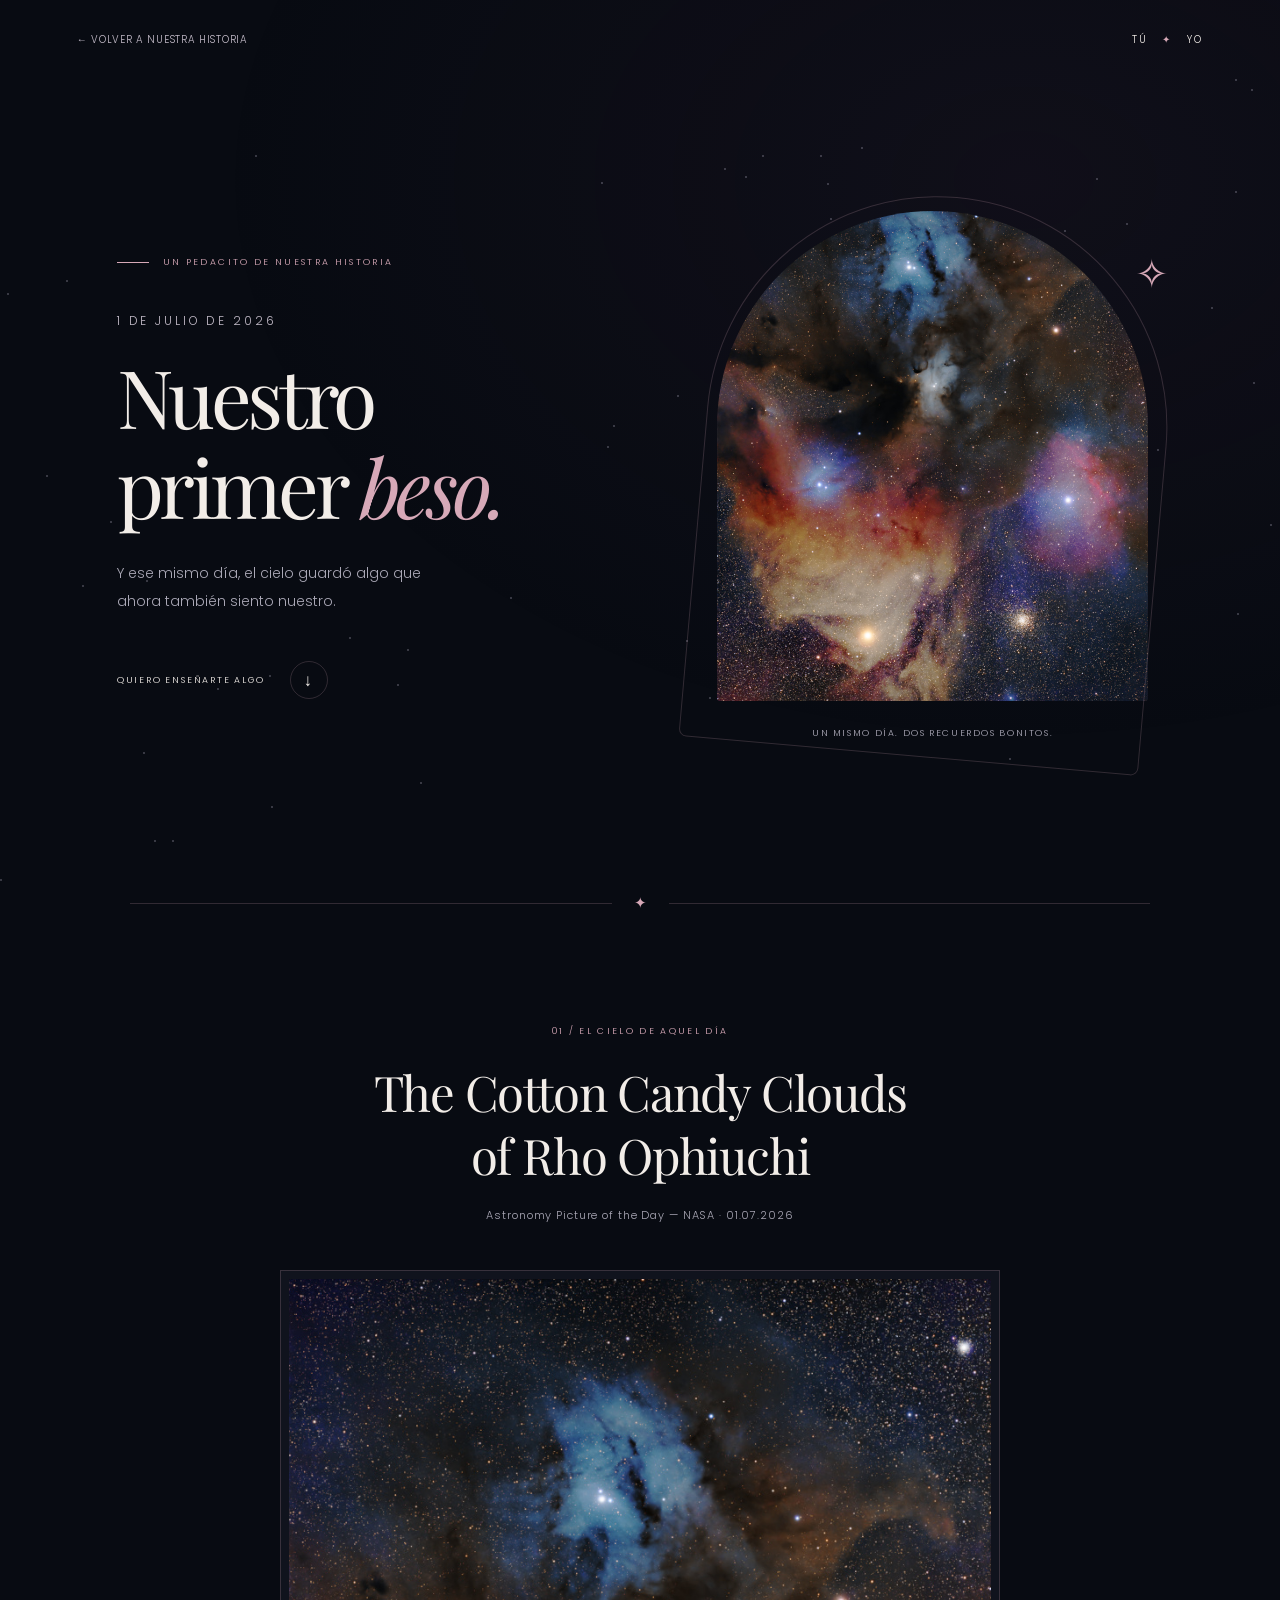
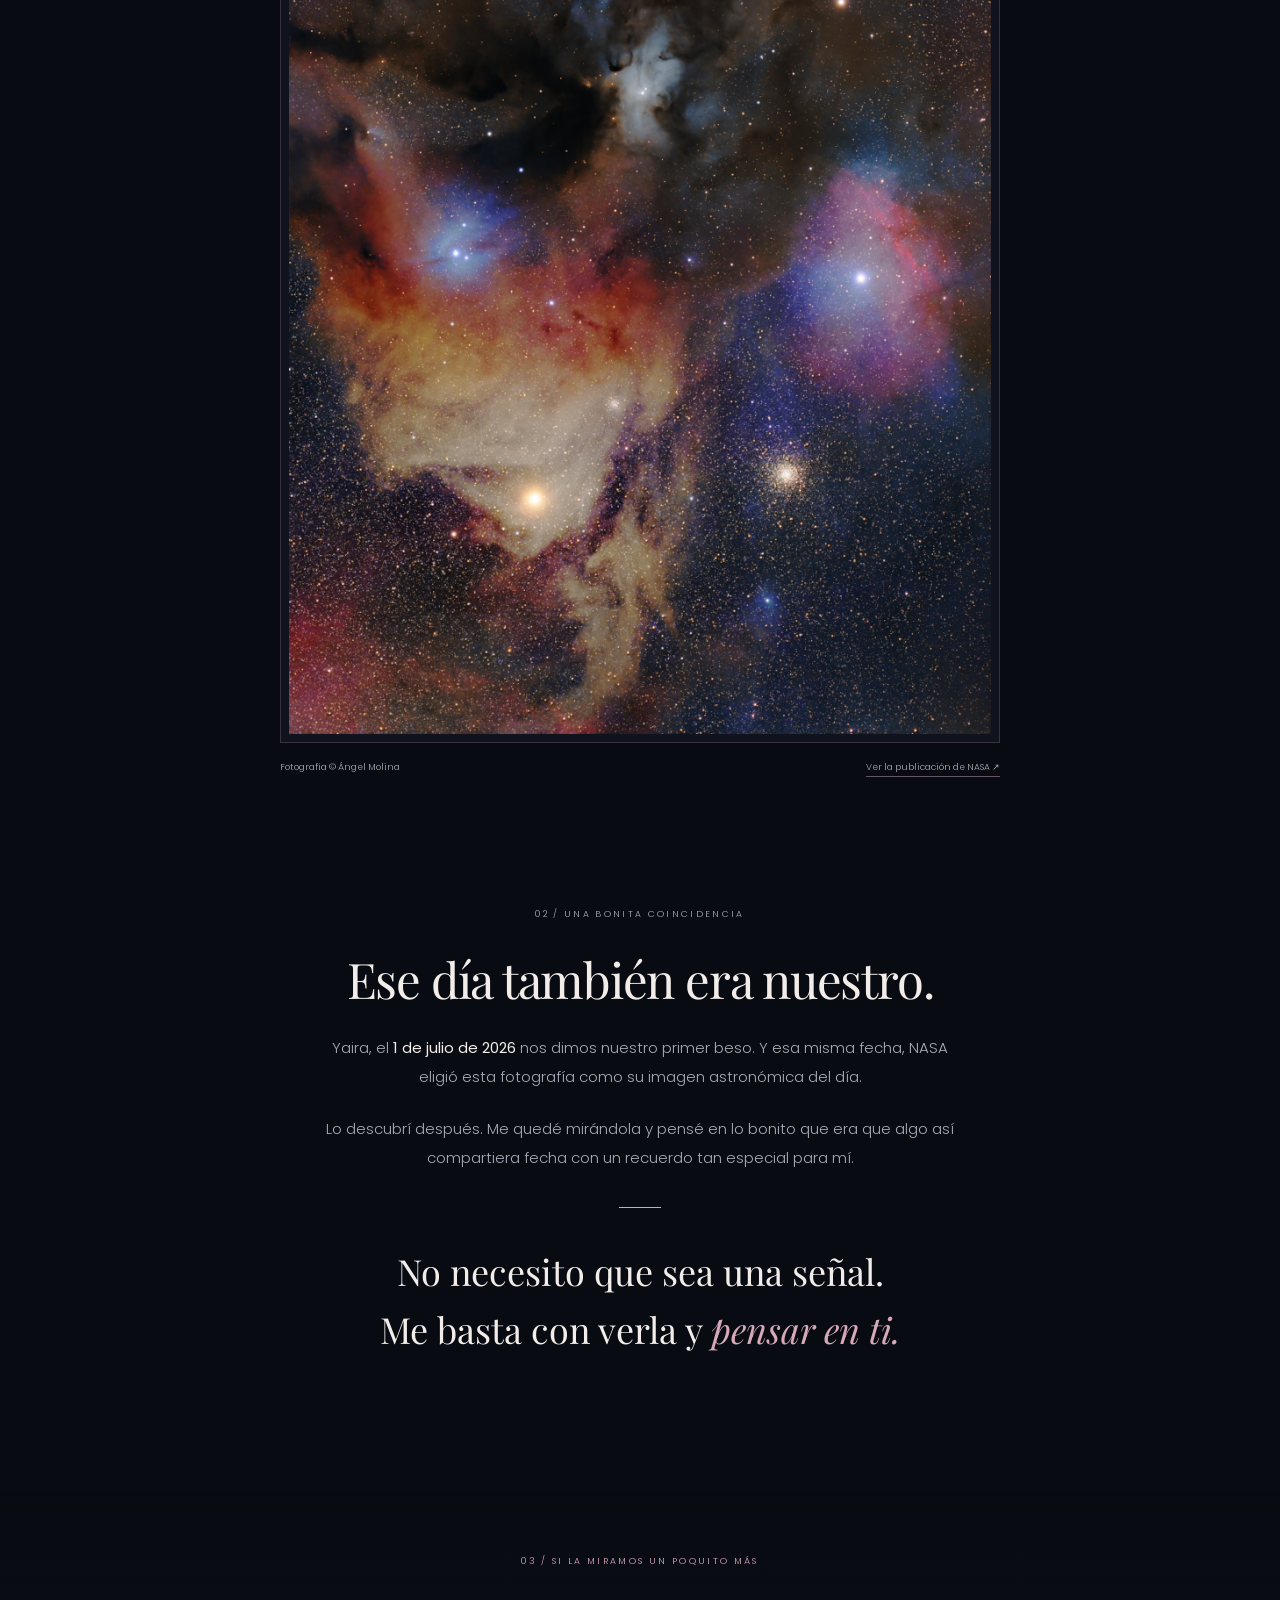
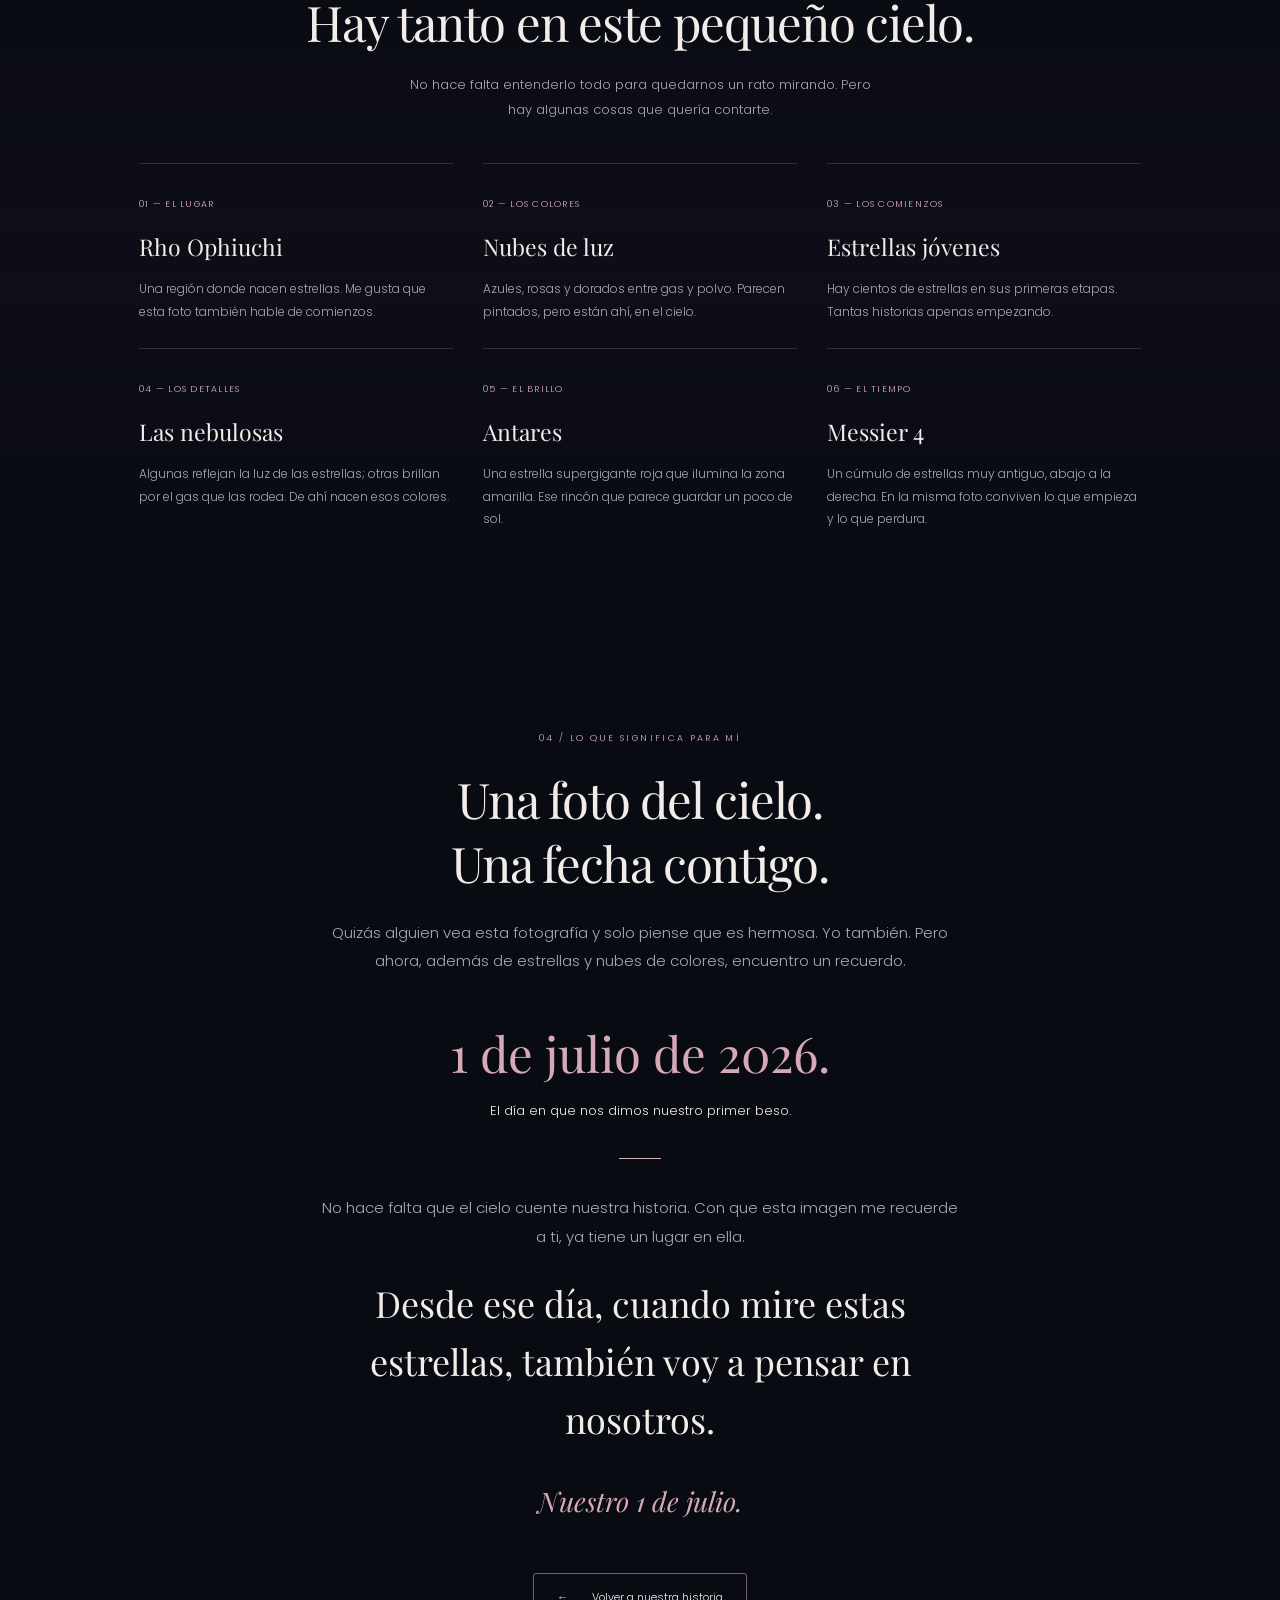
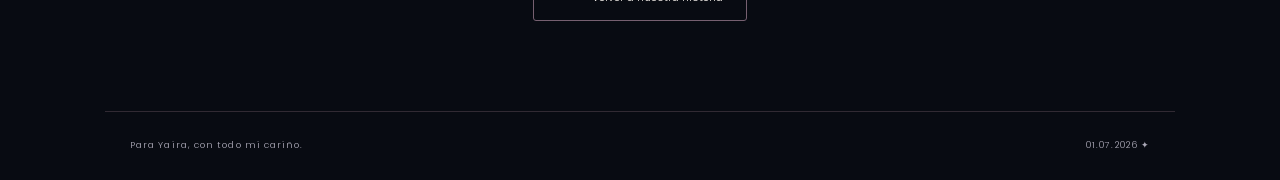
==== index.html @ d172b3ce "mi primer commit" ====
<!DOCTYPE html>
<html lang="es">
<head>
<meta charset="UTF-8"><meta name="viewport" content="width=device-width, initial-scale=1.0"><meta name="theme-color" content="#080b12">
<meta name="description" content="Para Yaira. Un primer beso, una fotografía del cielo y nuestro 1 de julio de 2026.">
<title>Nuestro 1 de julio · Para Yaira</title>
<link rel="stylesheet" href="estilo2.css"><script src="script3.js" defer></script>
</head>
<body>
<div class="stars" aria-hidden="true"></div>
<header><a class="back" href="https://hayai107.github.io/HAYAI2/">← Volver a nuestra historia</a><span>TÚ <b>✦</b> YO</span></header>
<main>
<section class="hero" aria-labelledby="main-title">
<div class="hero-copy"><p class="eyebrow chapter">Un pedacito de nuestra historia</p><p class="date">1 de julio de 2026</p><h1 id="main-title">Nuestro<br>primer <em>beso.</em></h1><p class="intro">Y ese mismo día, el cielo guardó algo que ahora también siento nuestro.</p><a class="discover" href="#el-cielo">Quiero enseñarte algo <span aria-hidden="true">↓</span></a></div>
<figure class="hero-art"><div class="hero-window"><img src="img/nasa.jpg" width="800" height="1202" alt="Nubes azules, rosadas y doradas entre las estrellas de Rho Ophiuchi" fetchpriority="high"></div><span class="spark" aria-hidden="true">✧</span><figcaption>Un mismo día. Dos recuerdos bonitos.</figcaption></figure>
</section>
<div class="divider" aria-hidden="true">✦</div>
<section class="section center reveal" id="el-cielo" aria-labelledby="sky-title"><p class="eyebrow">01 / El cielo de aquel día</p><h2 id="sky-title">The Cotton Candy Clouds<br>of Rho Ophiuchi</h2><p class="subheading">Astronomy Picture of the Day — NASA · 01.07.2026</p><figure class="photo"><a href="img/nasa.jpg" target="_blank" rel="noopener" aria-label="Abrir la fotografía completa en una pestaña nueva"><img src="img/nasa.jpg" width="800" height="1202" alt="Fotografía completa de Rho Ophiuchi, sus nebulosas de colores y la luz dorada de Antares" loading="lazy"></a><figcaption><span>Fotografía © Ángel Molina</span><a class="source" href="https://apod.nasa.gov/apod/ap260701.html" target="_blank" rel="noopener noreferrer">Ver la publicación de NASA ↗</a></figcaption></figure></section>
<section class="section coincidence center reveal" aria-labelledby="coincidence-title"><div class="letter"><p class="eyebrow">02 / Una bonita coincidencia</p><h2 id="coincidence-title">Ese día también era nuestro.</h2><p>Yaira, el <strong>1 de julio de 2026</strong> nos dimos nuestro primer beso. Y esa misma fecha, NASA eligió esta fotografía como su imagen astronómica del día.</p><p>Lo descubrí después. Me quedé mirándola y pensé en lo bonito que era que algo así compartiera fecha con un recuerdo tan especial para mí.</p><div class="small-line" aria-hidden="true"></div><p class="quote">No necesito que sea una señal.<br>Me basta con verla y <em>pensar en ti.</em></p></div></section>
<div class="details-section"><section class="section center reveal" aria-labelledby="details-title"><p class="eyebrow">03 / Si la miramos un poquito más</p><h2 id="details-title">Hay tanto en este pequeño cielo.</h2><p class="details-intro">No hace falta entenderlo todo para quedarnos un rato mirando. Pero hay algunas cosas que quería contarte.</p><div class="details">
<article><span class="number">01 — EL LUGAR</span><h3>Rho Ophiuchi</h3><p>Una región donde nacen estrellas. Me gusta que esta foto también hable de comienzos.</p></article>
<article><span class="number">02 — LOS COLORES</span><h3>Nubes de luz</h3><p>Azules, rosas y dorados entre gas y polvo. Parecen pintados, pero están ahí, en el cielo.</p></article>
<article><span class="number">03 — LOS COMIENZOS</span><h3>Estrellas jóvenes</h3><p>Hay cientos de estrellas en sus primeras etapas. Tantas historias apenas empezando.</p></article>
<article><span class="number">04 — LOS DETALLES</span><h3>Las nebulosas</h3><p>Algunas reflejan la luz de las estrellas; otras brillan por el gas que las rodea. De ahí nacen esos colores.</p></article>
<article><span class="number">05 — EL BRILLO</span><h3>Antares</h3><p>Una estrella supergigante roja que ilumina la zona amarilla. Ese rincón que parece guardar un poco de sol.</p></article>
<article><span class="number">06 — EL TIEMPO</span><h3>Messier 4</h3><p>Un cúmulo de estrellas muy antiguo, abajo a la derecha. En la misma foto conviven lo que empieza y lo que perdura.</p></article>
</div></section></div>
<section class="section closing center reveal" aria-labelledby="closing-title"><p class="eyebrow">04 / Lo que significa para mí</p><h2 id="closing-title">Una foto del cielo.<br>Una fecha contigo.</h2><div class="letter"><p>Quizás alguien vea esta fotografía y solo piense que es hermosa. Yo también. Pero ahora, además de estrellas y nubes de colores, encuentro un recuerdo.</p></div><p class="closing-date">1 de julio de 2026.</p><p class="kiss">El día en que nos dimos nuestro primer beso.</p><div class="small-line" aria-hidden="true"></div><div class="letter"><p>No hace falta que el cielo cuente nuestra historia. Con que esta imagen me recuerde a ti, ya tiene un lugar en ella.</p><p class="quote">Desde ese día, cuando mire estas estrellas, también voy a pensar en nosotros.</p></div><p class="signature">Nuestro 1 de julio.</p><a class="button" href="https://hayai107.github.io/HAYAI2/"><span aria-hidden="true">←</span> Volver a nuestra historia</a></section>
</main><footer><span>Para Yaira, con todo mi cariño.</span><span>01.07.2026 ✦</span></footer>
</body></html>
---- estilo2.css ----
@import url('https://fonts.googleapis.com/css2?family=Playfair+Display:ital,wght@0,400;0,500;1,400&family=Poppins:wght@300;400;500&display=swap');
:root{color-scheme:dark;--bg:#080b12;--ink:#f2ede8;--muted:#aaa8b6;--rose:#d7a9b8;--line:rgba(215,169,184,.2)}
*{box-sizing:border-box}html{scroll-behavior:smooth;scroll-padding-top:30px}body{margin:0;background:var(--bg);color:var(--ink);font:300 15px/1.9 'Poppins',sans-serif}a{color:inherit;text-decoration:none}a:focus-visible{outline:2px solid var(--rose);outline-offset:7px}::selection{background:#70455e;color:white}body:before{content:'';position:fixed;inset:0;pointer-events:none;background:radial-gradient(ellipse at 80% 20%,#33203833,transparent 55%);z-index:-1}.stars{position:fixed;inset:0;overflow:hidden;pointer-events:none;z-index:-1}.stars i{position:absolute;width:2px;height:2px;background:#ddd9ee;border-radius:50%;opacity:.3;animation:twinkle 8s ease-in-out infinite alternate}
header{max-width:1320px;margin:auto;padding:30px 6%;display:flex;justify-content:space-between;align-items:center;font-size:10px;letter-spacing:.22em;text-transform:uppercase}.back{letter-spacing:.07em;color:#c5bdca;transition:color .2s}.back:hover{color:var(--rose)}header b{color:var(--rose);padding:0 9px;font-weight:400}.chapter{display:flex;gap:14px;align-items:center}.chapter:before{content:'';width:32px;height:1px;background:var(--rose)}
.hero{max-width:1200px;margin:auto;min-height:calc(100svh - 90px);padding:70px 6% 85px;display:grid;grid-template-columns:1.15fr 1fr;gap:55px;align-items:center}.hero-copy{position:relative;z-index:1}.date{font-size:12px;letter-spacing:.24em;text-transform:uppercase;margin:39px 0 18px;color:#c5bdca}h1,h2,h3,.quote,.closing-date{font-family:'Playfair Display',Georgia,serif;font-weight:400}h1{font-size:clamp(56px,6.3vw,88px);line-height:1.12;letter-spacing:-.055em;margin:0 0 28px}h1 em{font-weight:400;color:var(--rose)}.intro{max-width:350px;font-size:14px;color:var(--muted);line-height:2}.discover{display:inline-flex;gap:25px;align-items:center;margin-top:32px;text-transform:uppercase;letter-spacing:.2em;font-size:9px}.discover span{display:grid;place-items:center;border:1px solid var(--line);border-radius:50%;width:38px;height:38px;font-size:17px;transition:transform .2s}.discover:hover span{transform:translateY(4px)}
.hero-art{position:relative;margin:0;padding:15px}.hero-art:before{content:'';position:absolute;inset:0;border:1px solid var(--line);border-radius:240px 240px 8px 8px;transform:rotate(5deg);pointer-events:none}.hero-window{overflow:hidden;border-radius:240px 240px 3px 3px;background:#141421}.hero-window img{width:100%;height:490px;object-fit:cover;display:block;animation:drift 22s ease-in-out infinite alternate}.hero-art figcaption{font-size:9px;letter-spacing:.18em;text-transform:uppercase;text-align:center;margin:24px 0 0;color:var(--muted)}.spark{position:absolute;right:-6px;top:40px;color:var(--rose);font-size:40px}
.divider{display:flex;align-items:center;gap:22px;max-width:1070px;margin:0 auto;color:var(--rose);padding:0 25px}.divider:before,.divider:after{content:'';height:1px;background:var(--line);flex:1}.section{padding:105px 24px;max-width:1050px;margin:auto}.eyebrow{font-size:9px;letter-spacing:.26em;text-transform:uppercase;color:var(--rose);margin:0 0 20px}.center{text-align:center}h2{font-size:clamp(32px,4vw,49px);line-height:1.3;letter-spacing:-.025em;margin:0 0 18px}.subheading{color:var(--muted);font-size:11px;letter-spacing:.08em}.photo{margin:44px auto 0;max-width:720px}.photo>a{display:block;overflow:hidden;border:1px solid var(--line);padding:8px;background:#10131d}.photo img{display:block;width:100%;height:auto}.photo figcaption{display:flex;justify-content:space-between;gap:15px;flex-wrap:wrap;margin-top:16px;font-size:9px;color:var(--muted)}.source{border-bottom:1px solid #635662}.letter{max-width:650px;margin:auto}.letter p{color:var(--muted);margin:24px 0}.letter strong{color:var(--ink);font-weight:400}.quote{font-size:clamp(25px,3.4vw,36px);line-height:1.6;color:var(--ink)!important}.quote em{color:var(--rose)}.coincidence{padding-top:0}.small-line{width:42px;height:1px;background:var(--rose);margin:35px auto}
.details-section{background:linear-gradient(180deg,transparent,#18132266,transparent)}.details-section .section{padding-top:65px;padding-bottom:65px}.details-intro{max-width:480px;margin:20px auto 40px;color:var(--muted);font-size:13px}.details{display:grid;grid-template-columns:repeat(3,1fr);gap:0 30px;text-align:left}.details article{border-top:1px solid var(--line);padding:24px 0}.number{font-size:9px;letter-spacing:.14em;color:var(--rose)}h3{font-size:23px;margin:9px 0}.details article p{font-size:12px;line-height:1.9;color:var(--muted);margin:0}.closing{max-width:690px;padding-top:110px;padding-bottom:90px}.closing-date{font-size:clamp(30px,5vw,49px);color:var(--rose);margin:30px 0 0}.kiss{margin-top:0;color:var(--ink);font-size:13px}.signature{font-family:'Playfair Display',Georgia,serif;font-style:italic;color:var(--rose);font-size:27px;margin:28px 0 45px}.button{display:inline-flex;align-items:center;gap:24px;border:1px solid #766070;border-radius:3px;padding:13px 23px;font-size:11px;transition:background .2s,border-color .2s}.button:hover{background:#332231;border-color:var(--rose)}footer{border-top:1px solid var(--line);padding:25px;display:flex;justify-content:space-between;max-width:1070px;margin:auto;font-size:9px;letter-spacing:.12em;color:var(--muted)}
.reveal{opacity:1}.motion .reveal{opacity:0;transform:translateY(18px);transition:opacity 1.1s ease,transform 1.1s ease}.motion .reveal.visible{opacity:1;transform:none}.hero-copy{animation:appear 1.4s ease both}.hero-art{animation:appear 2s .2s ease both}@keyframes appear{from{opacity:0;transform:translateY(15px)}to{opacity:1;transform:none}}@keyframes drift{to{transform:scale(1.045)}}@keyframes twinkle{to{opacity:.65;transform:translateY(-10px)}}
@media(min-width:1500px){.hero{min-height:800px}}@media(max-width:700px){header{padding:24px 23px;font-size:9px}.back{font-size:9px}.hero{grid-template-columns:1fr;gap:44px;padding:55px 28px 65px;min-height:auto}.chapter{font-size:8px}.date{margin-top:30px;font-size:10px}h1{font-size:63px}.intro{max-width:320px}.hero-art{max-width:330px;width:100%;margin:auto}.hero-window img{height:380px}.discover{margin-top:20px}.section{padding:75px 25px}.coincidence{padding-top:0}.details{grid-template-columns:1fr 1fr;gap:0 22px}.details article p{font-size:11px}h3{font-size:21px}.photo{margin-top:30px}.photo figcaption{font-size:8px;text-align:left}.closing{padding-bottom:65px}footer{font-size:8px;padding:23px;gap:20px}.spark{right:0}}
@media(prefers-reduced-motion:reduce){html{scroll-behavior:auto}*,*:before,*:after{animation:none!important;transition:none!important}.motion .reveal{opacity:1;transform:none}}
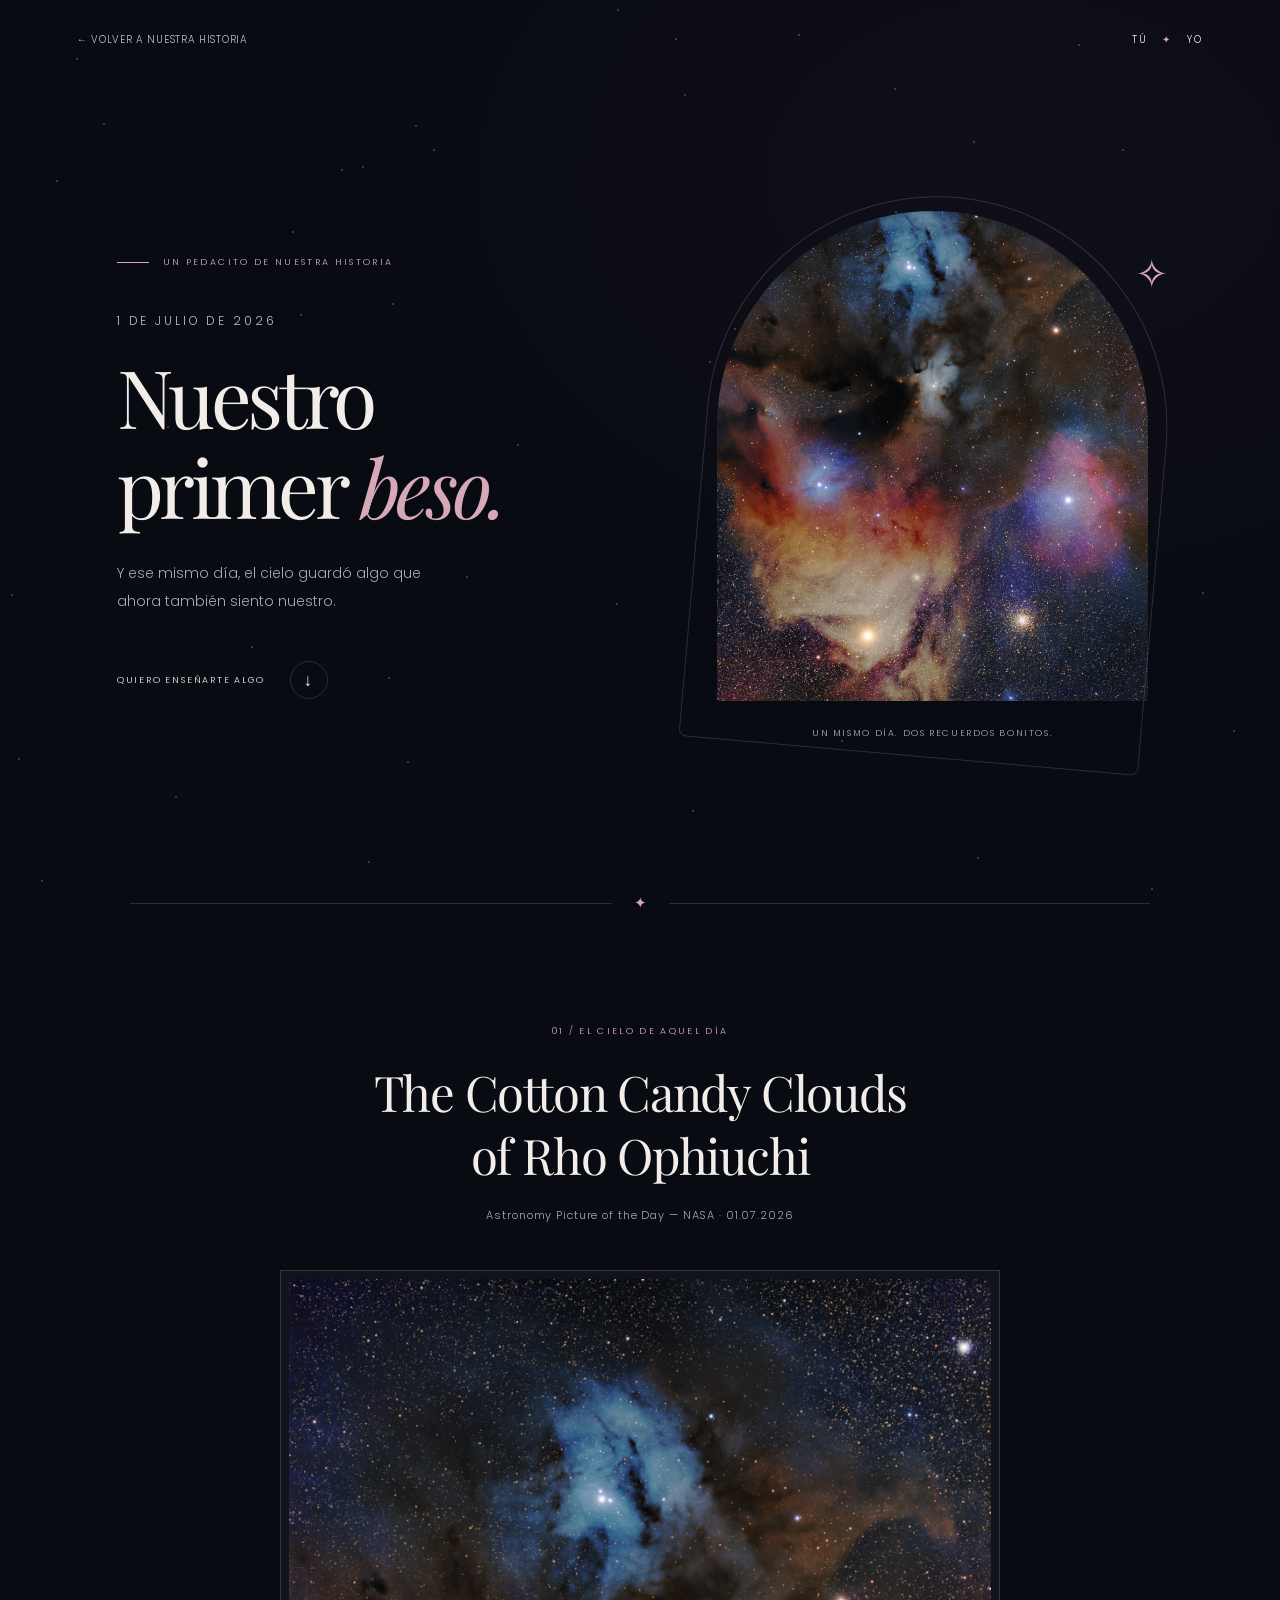
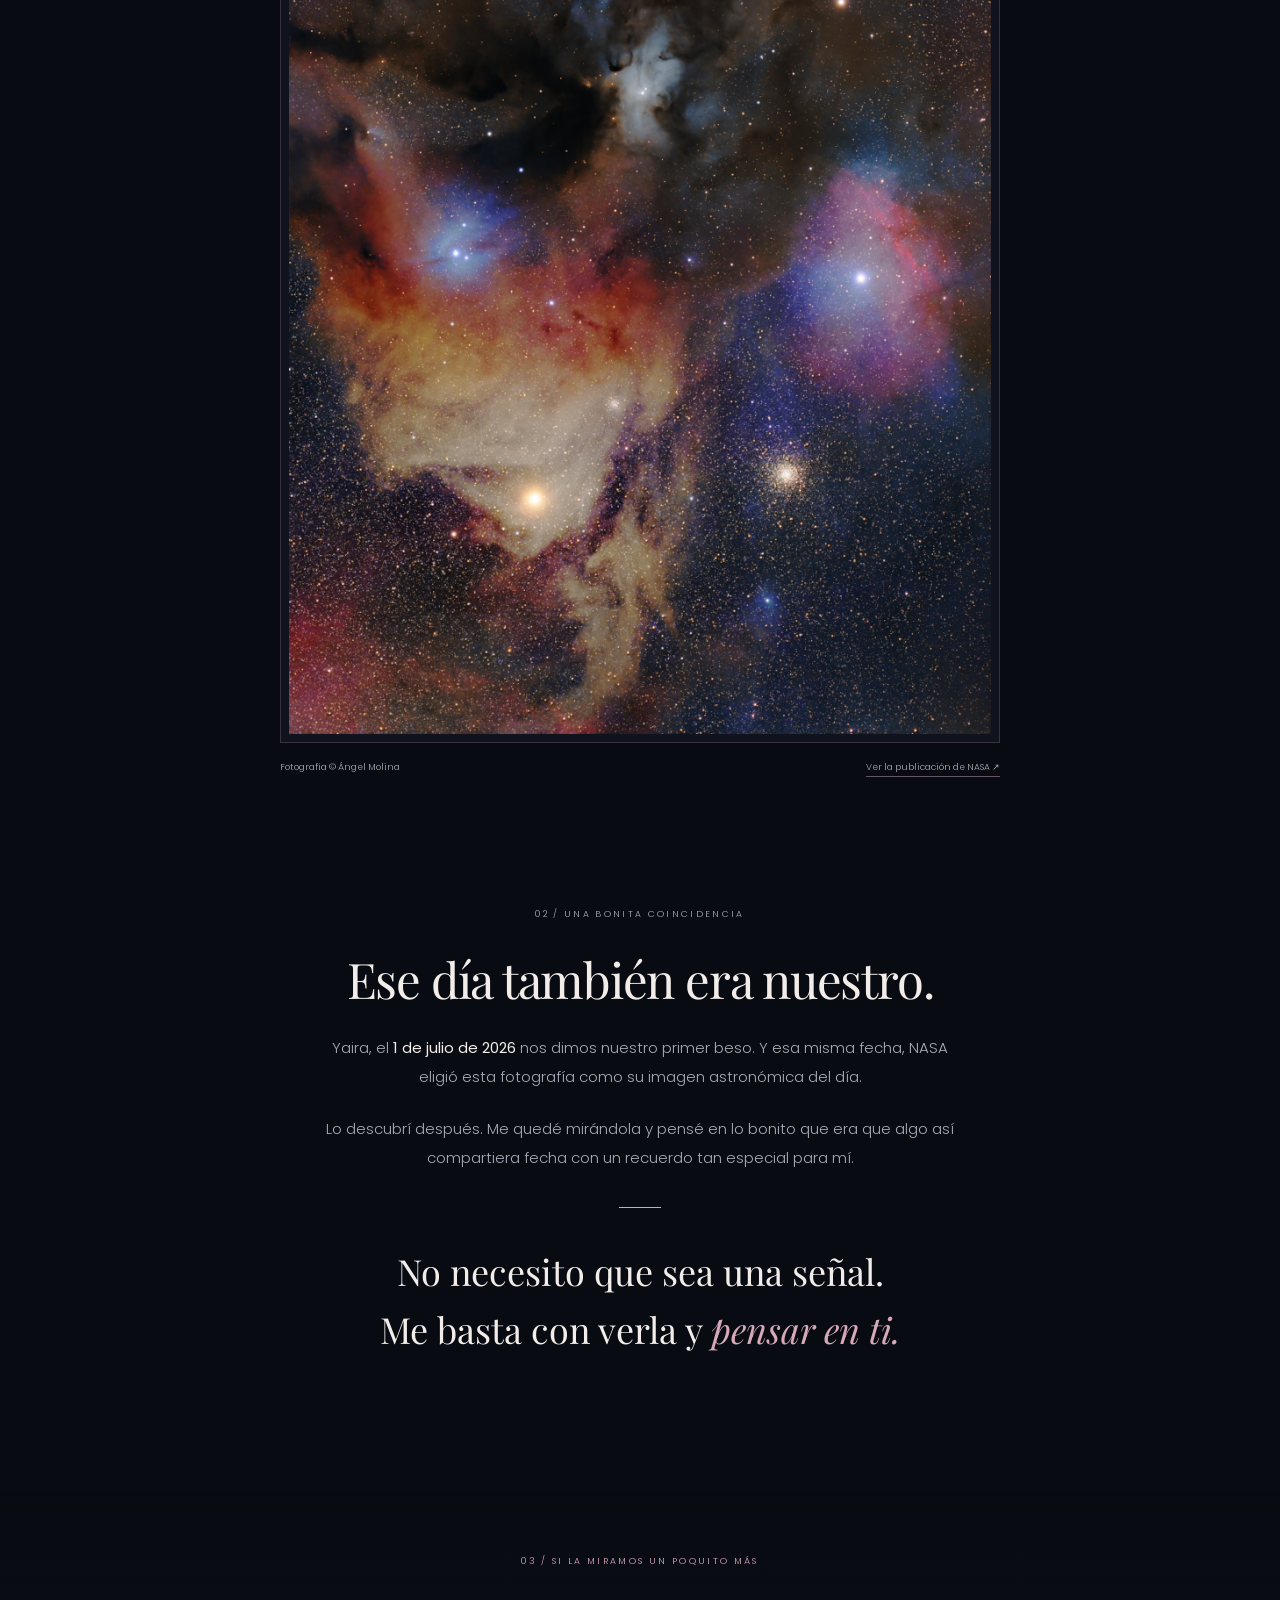
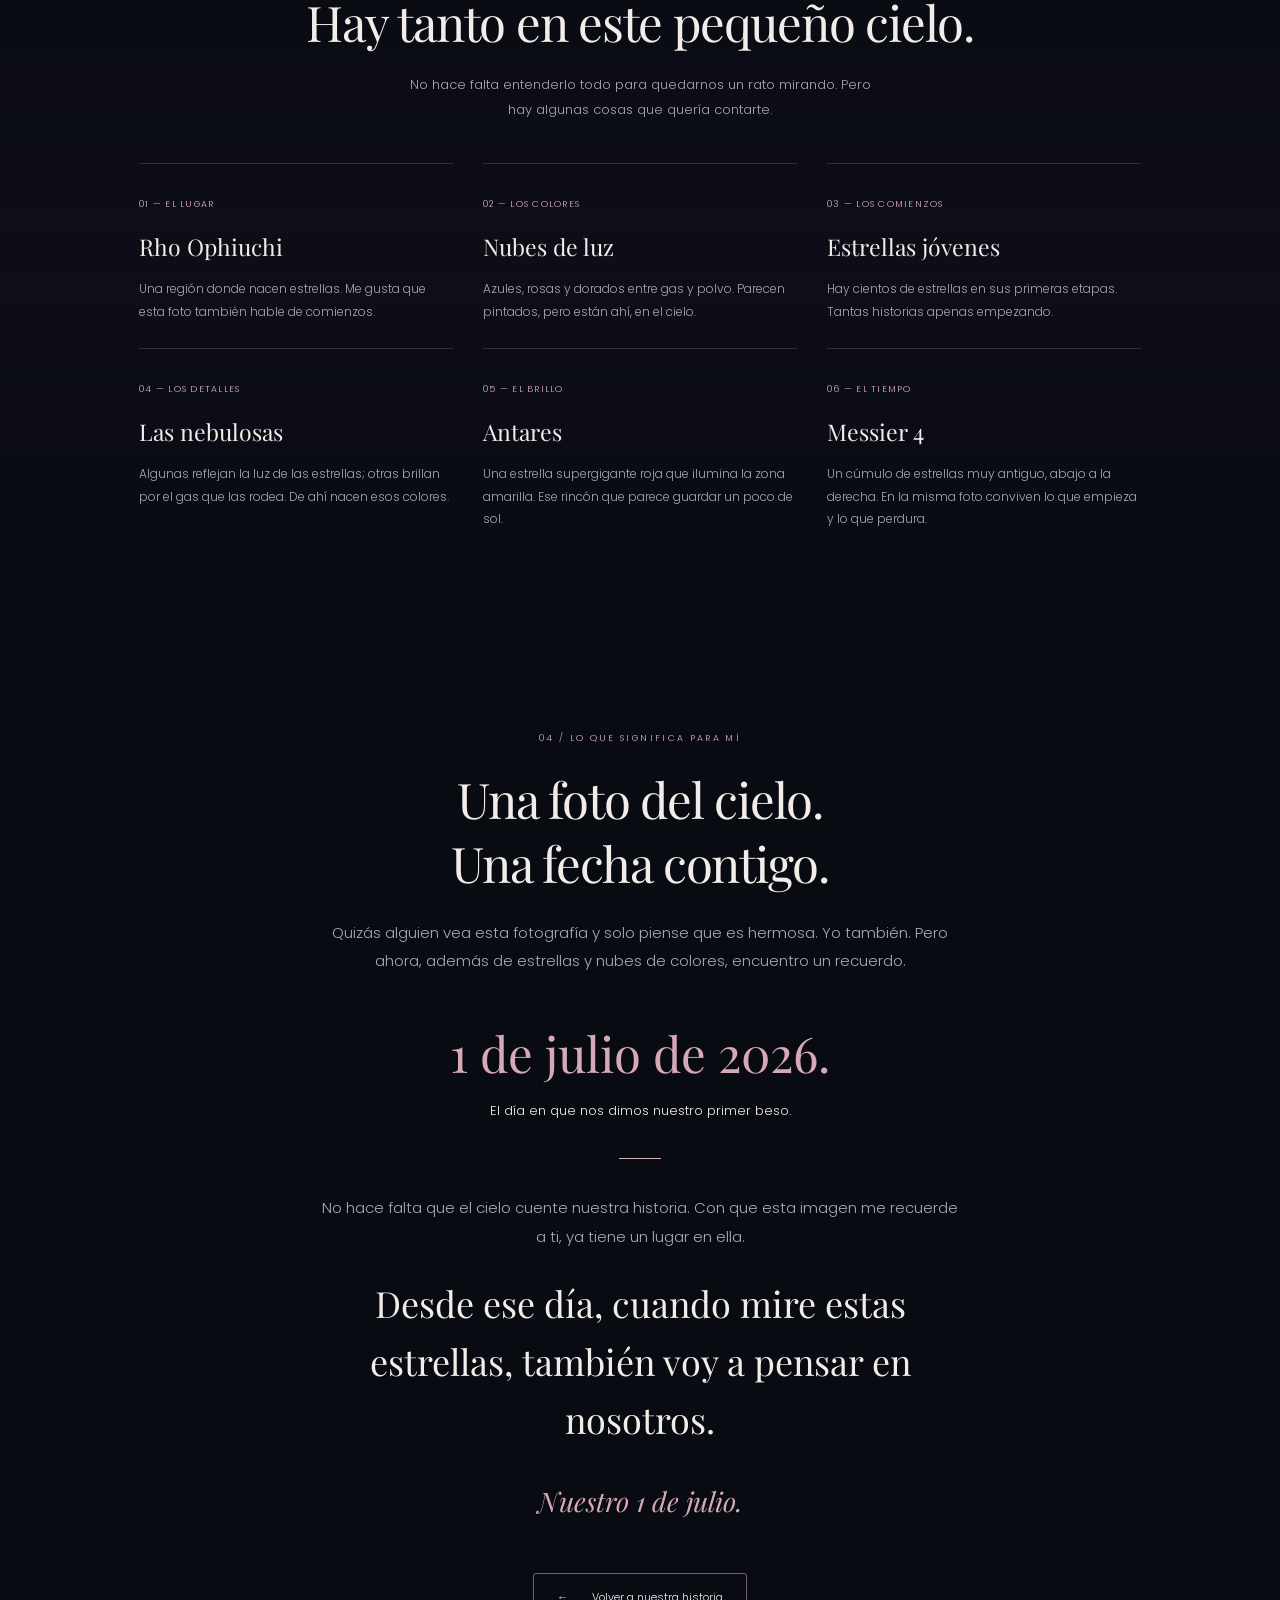
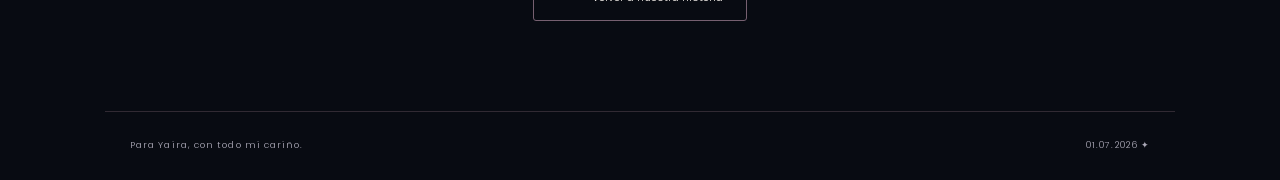
==== commit 4db26ce9: "casi completo" ====
--- a/index.html
+++ b/index.html
@@ -3,8 +3,9 @@
 <head>
 <meta charset="UTF-8"><meta name="viewport" content="width=device-width, initial-scale=1.0"><meta name="theme-color" content="#080b12">
 <meta name="description" content="Para Yaira. Un primer beso, una fotografía del cielo y nuestro 1 de julio de 2026.">
-<title>Nuestro 1 de julio · Para Yaira</title>
-<link rel="stylesheet" href="estilo2.css"><script src="script3.js" defer></script>
+<title>HAYAI</title>
+ <link rel="icon" type="image/x-icon" href="img2.ico">
+<link rel="stylesheet" href="estilo.css"><script src="script.js" defer></script>
 </head>
 <body>
 <div class="stars" aria-hidden="true"></div>
--- a/estilo.css
+++ b/estilo.css
@@ -0,0 +1,11 @@
+@import url('https://fonts.googleapis.com/css2?family=Playfair+Display:ital,wght@0,400;0,500;1,400&family=Poppins:wght@300;400;500&display=swap');
+:root{color-scheme:dark;--bg:#080b12;--ink:#f2ede8;--muted:#aaa8b6;--rose:#d7a9b8;--line:rgba(215,169,184,.2)}
+*{box-sizing:border-box}html{scroll-behavior:smooth;scroll-padding-top:30px}body{margin:0;background:var(--bg);color:var(--ink);font:300 15px/1.9 'Poppins',sans-serif}a{color:inherit;text-decoration:none}a:focus-visible{outline:2px solid var(--rose);outline-offset:7px}::selection{background:#70455e;color:white}body:before{content:'';position:fixed;inset:0;pointer-events:none;background:radial-gradient(ellipse at 80% 20%,#33203833,transparent 55%);z-index:-1}.stars{position:fixed;inset:0;overflow:hidden;pointer-events:none;z-index:-1}.stars i{position:absolute;width:2px;height:2px;background:#ddd9ee;border-radius:50%;opacity:.3;animation:twinkle 8s ease-in-out infinite alternate}
+header{max-width:1320px;margin:auto;padding:30px 6%;display:flex;justify-content:space-between;align-items:center;font-size:10px;letter-spacing:.22em;text-transform:uppercase}.back{letter-spacing:.07em;color:#c5bdca;transition:color .2s}.back:hover{color:var(--rose)}header b{color:var(--rose);padding:0 9px;font-weight:400}.chapter{display:flex;gap:14px;align-items:center}.chapter:before{content:'';width:32px;height:1px;background:var(--rose)}
+.hero{max-width:1200px;margin:auto;min-height:calc(100svh - 90px);padding:70px 6% 85px;display:grid;grid-template-columns:1.15fr 1fr;gap:55px;align-items:center}.hero-copy{position:relative;z-index:1}.date{font-size:12px;letter-spacing:.24em;text-transform:uppercase;margin:39px 0 18px;color:#c5bdca}h1,h2,h3,.quote,.closing-date{font-family:'Playfair Display',Georgia,serif;font-weight:400}h1{font-size:clamp(56px,6.3vw,88px);line-height:1.12;letter-spacing:-.055em;margin:0 0 28px}h1 em{font-weight:400;color:var(--rose)}.intro{max-width:350px;font-size:14px;color:var(--muted);line-height:2}.discover{display:inline-flex;gap:25px;align-items:center;margin-top:32px;text-transform:uppercase;letter-spacing:.2em;font-size:9px}.discover span{display:grid;place-items:center;border:1px solid var(--line);border-radius:50%;width:38px;height:38px;font-size:17px;transition:transform .2s}.discover:hover span{transform:translateY(4px)}
+.hero-art{position:relative;margin:0;padding:15px}.hero-art:before{content:'';position:absolute;inset:0;border:1px solid var(--line);border-radius:240px 240px 8px 8px;transform:rotate(5deg);pointer-events:none}.hero-window{overflow:hidden;border-radius:240px 240px 3px 3px;background:#141421}.hero-window img{width:100%;height:490px;object-fit:cover;display:block;animation:drift 22s ease-in-out infinite alternate}.hero-art figcaption{font-size:9px;letter-spacing:.18em;text-transform:uppercase;text-align:center;margin:24px 0 0;color:var(--muted)}.spark{position:absolute;right:-6px;top:40px;color:var(--rose);font-size:40px}
+.divider{display:flex;align-items:center;gap:22px;max-width:1070px;margin:0 auto;color:var(--rose);padding:0 25px}.divider:before,.divider:after{content:'';height:1px;background:var(--line);flex:1}.section{padding:105px 24px;max-width:1050px;margin:auto}.eyebrow{font-size:9px;letter-spacing:.26em;text-transform:uppercase;color:var(--rose);margin:0 0 20px}.center{text-align:center}h2{font-size:clamp(32px,4vw,49px);line-height:1.3;letter-spacing:-.025em;margin:0 0 18px}.subheading{color:var(--muted);font-size:11px;letter-spacing:.08em}.photo{margin:44px auto 0;max-width:720px}.photo>a{display:block;overflow:hidden;border:1px solid var(--line);padding:8px;background:#10131d}.photo img{display:block;width:100%;height:auto}.photo figcaption{display:flex;justify-content:space-between;gap:15px;flex-wrap:wrap;margin-top:16px;font-size:9px;color:var(--muted)}.source{border-bottom:1px solid #635662}.letter{max-width:650px;margin:auto}.letter p{color:var(--muted);margin:24px 0}.letter strong{color:var(--ink);font-weight:400}.quote{font-size:clamp(25px,3.4vw,36px);line-height:1.6;color:var(--ink)!important}.quote em{color:var(--rose)}.coincidence{padding-top:0}.small-line{width:42px;height:1px;background:var(--rose);margin:35px auto}
+.details-section{background:linear-gradient(180deg,transparent,#18132266,transparent)}.details-section .section{padding-top:65px;padding-bottom:65px}.details-intro{max-width:480px;margin:20px auto 40px;color:var(--muted);font-size:13px}.details{display:grid;grid-template-columns:repeat(3,1fr);gap:0 30px;text-align:left}.details article{border-top:1px solid var(--line);padding:24px 0}.number{font-size:9px;letter-spacing:.14em;color:var(--rose)}h3{font-size:23px;margin:9px 0}.details article p{font-size:12px;line-height:1.9;color:var(--muted);margin:0}.closing{max-width:690px;padding-top:110px;padding-bottom:90px}.closing-date{font-size:clamp(30px,5vw,49px);color:var(--rose);margin:30px 0 0}.kiss{margin-top:0;color:var(--ink);font-size:13px}.signature{font-family:'Playfair Display',Georgia,serif;font-style:italic;color:var(--rose);font-size:27px;margin:28px 0 45px}.button{display:inline-flex;align-items:center;gap:24px;border:1px solid #766070;border-radius:3px;padding:13px 23px;font-size:11px;transition:background .2s,border-color .2s}.button:hover{background:#332231;border-color:var(--rose)}footer{border-top:1px solid var(--line);padding:25px;display:flex;justify-content:space-between;max-width:1070px;margin:auto;font-size:9px;letter-spacing:.12em;color:var(--muted)}
+.reveal{opacity:1}.motion .reveal{opacity:0;transform:translateY(18px);transition:opacity 1.1s ease,transform 1.1s ease}.motion .reveal.visible{opacity:1;transform:none}.hero-copy{animation:appear 1.4s ease both}.hero-art{animation:appear 2s .2s ease both}@keyframes appear{from{opacity:0;transform:translateY(15px)}to{opacity:1;transform:none}}@keyframes drift{to{transform:scale(1.045)}}@keyframes twinkle{to{opacity:.65;transform:translateY(-10px)}}
+@media(min-width:1500px){.hero{min-height:800px}}@media(max-width:700px){header{padding:24px 23px;font-size:9px}.back{font-size:9px}.hero{grid-template-columns:1fr;gap:44px;padding:55px 28px 65px;min-height:auto}.chapter{font-size:8px}.date{margin-top:30px;font-size:10px}h1{font-size:63px}.intro{max-width:320px}.hero-art{max-width:330px;width:100%;margin:auto}.hero-window img{height:380px}.discover{margin-top:20px}.section{padding:75px 25px}.coincidence{padding-top:0}.details{grid-template-columns:1fr 1fr;gap:0 22px}.details article p{font-size:11px}h3{font-size:21px}.photo{margin-top:30px}.photo figcaption{font-size:8px;text-align:left}.closing{padding-bottom:65px}footer{font-size:8px;padding:23px;gap:20px}.spark{right:0}}
+@media(prefers-reduced-motion:reduce){html{scroll-behavior:auto}*,*:before,*:after{animation:none!important;transition:none!important}.motion .reveal{opacity:1;transform:none}}
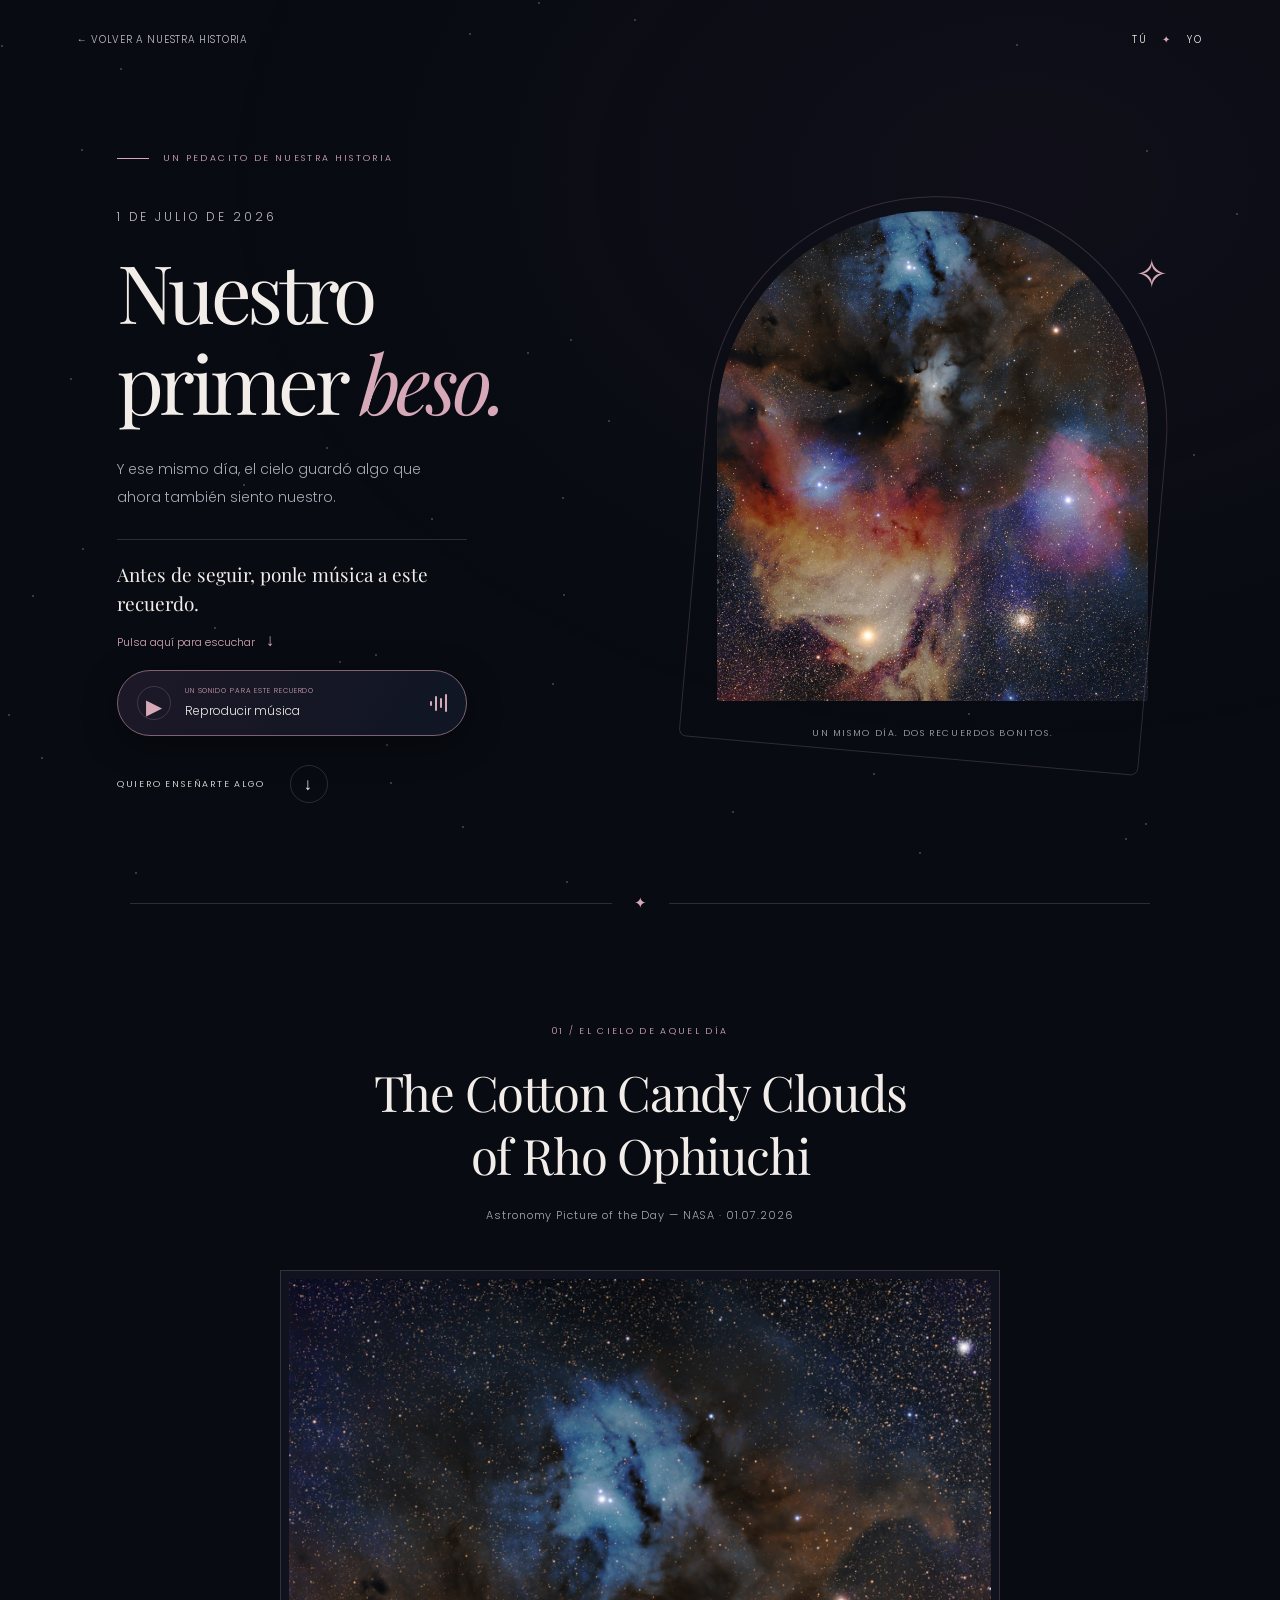
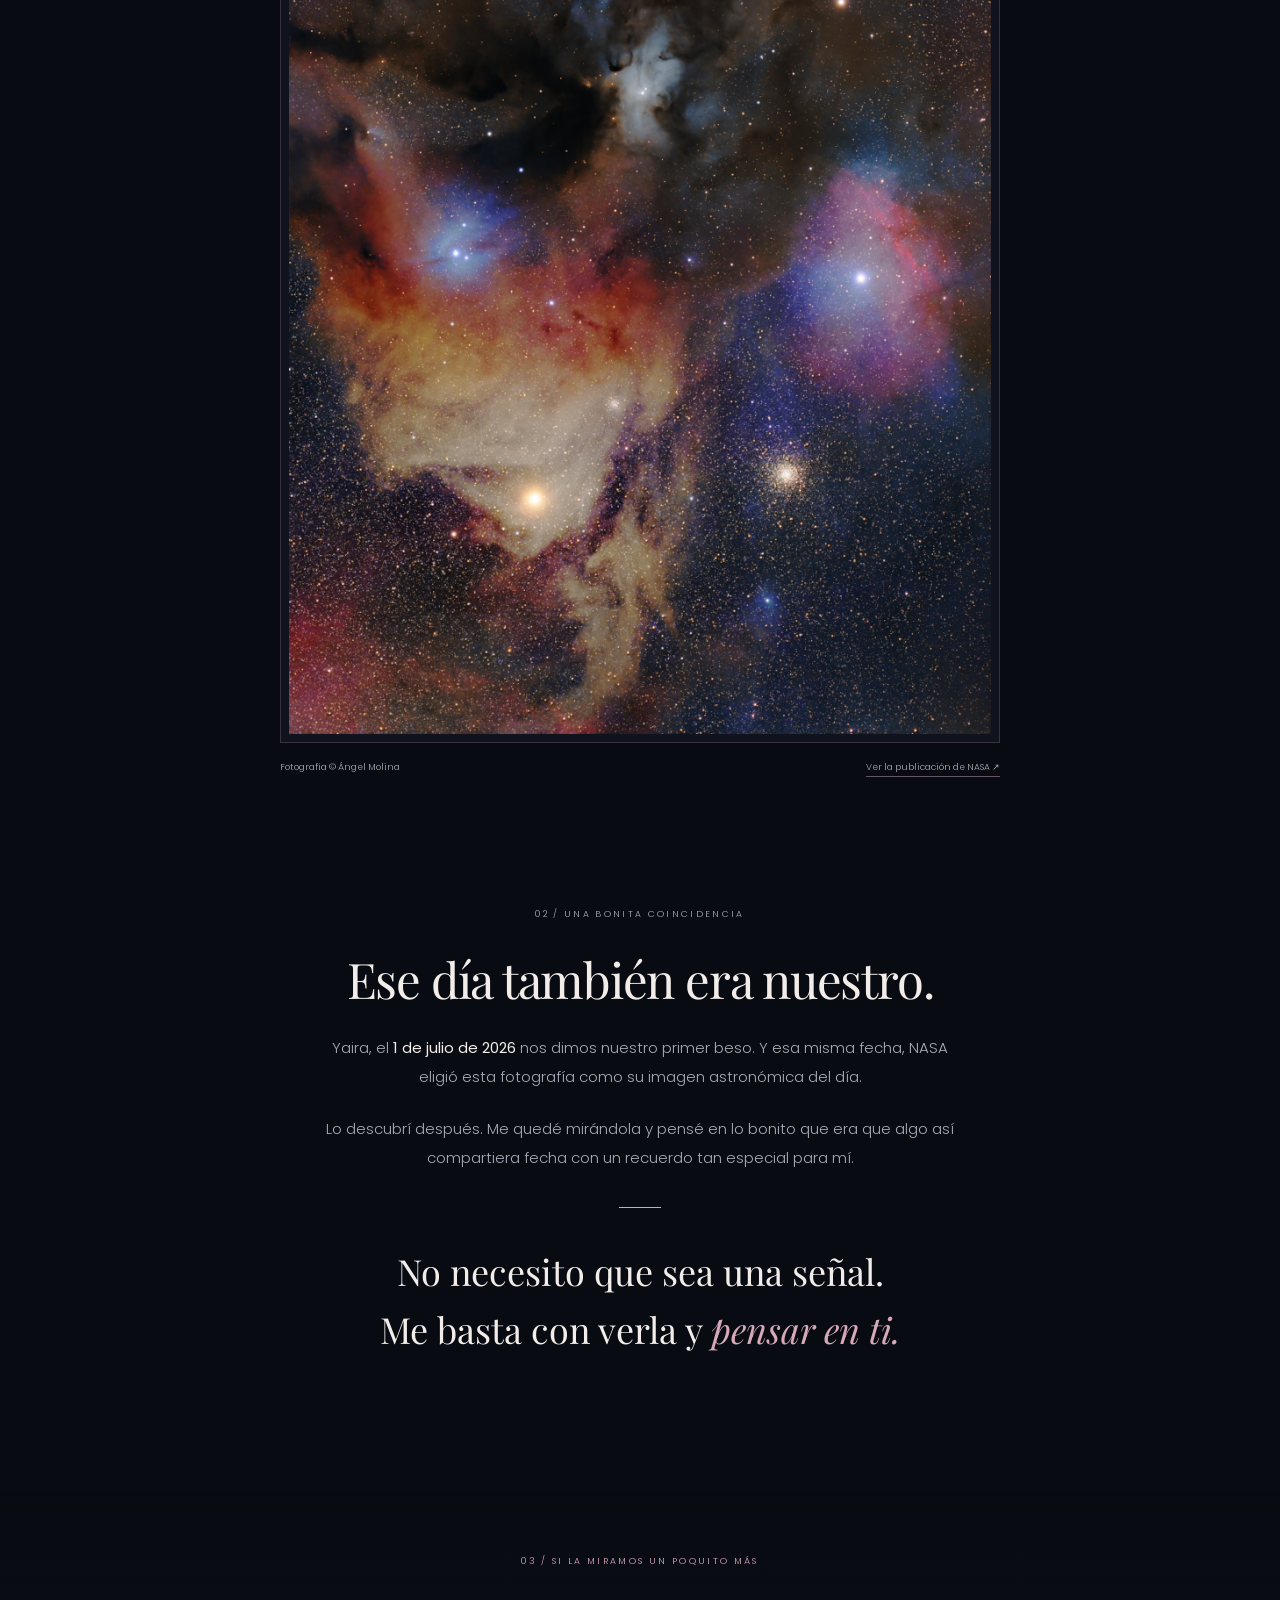
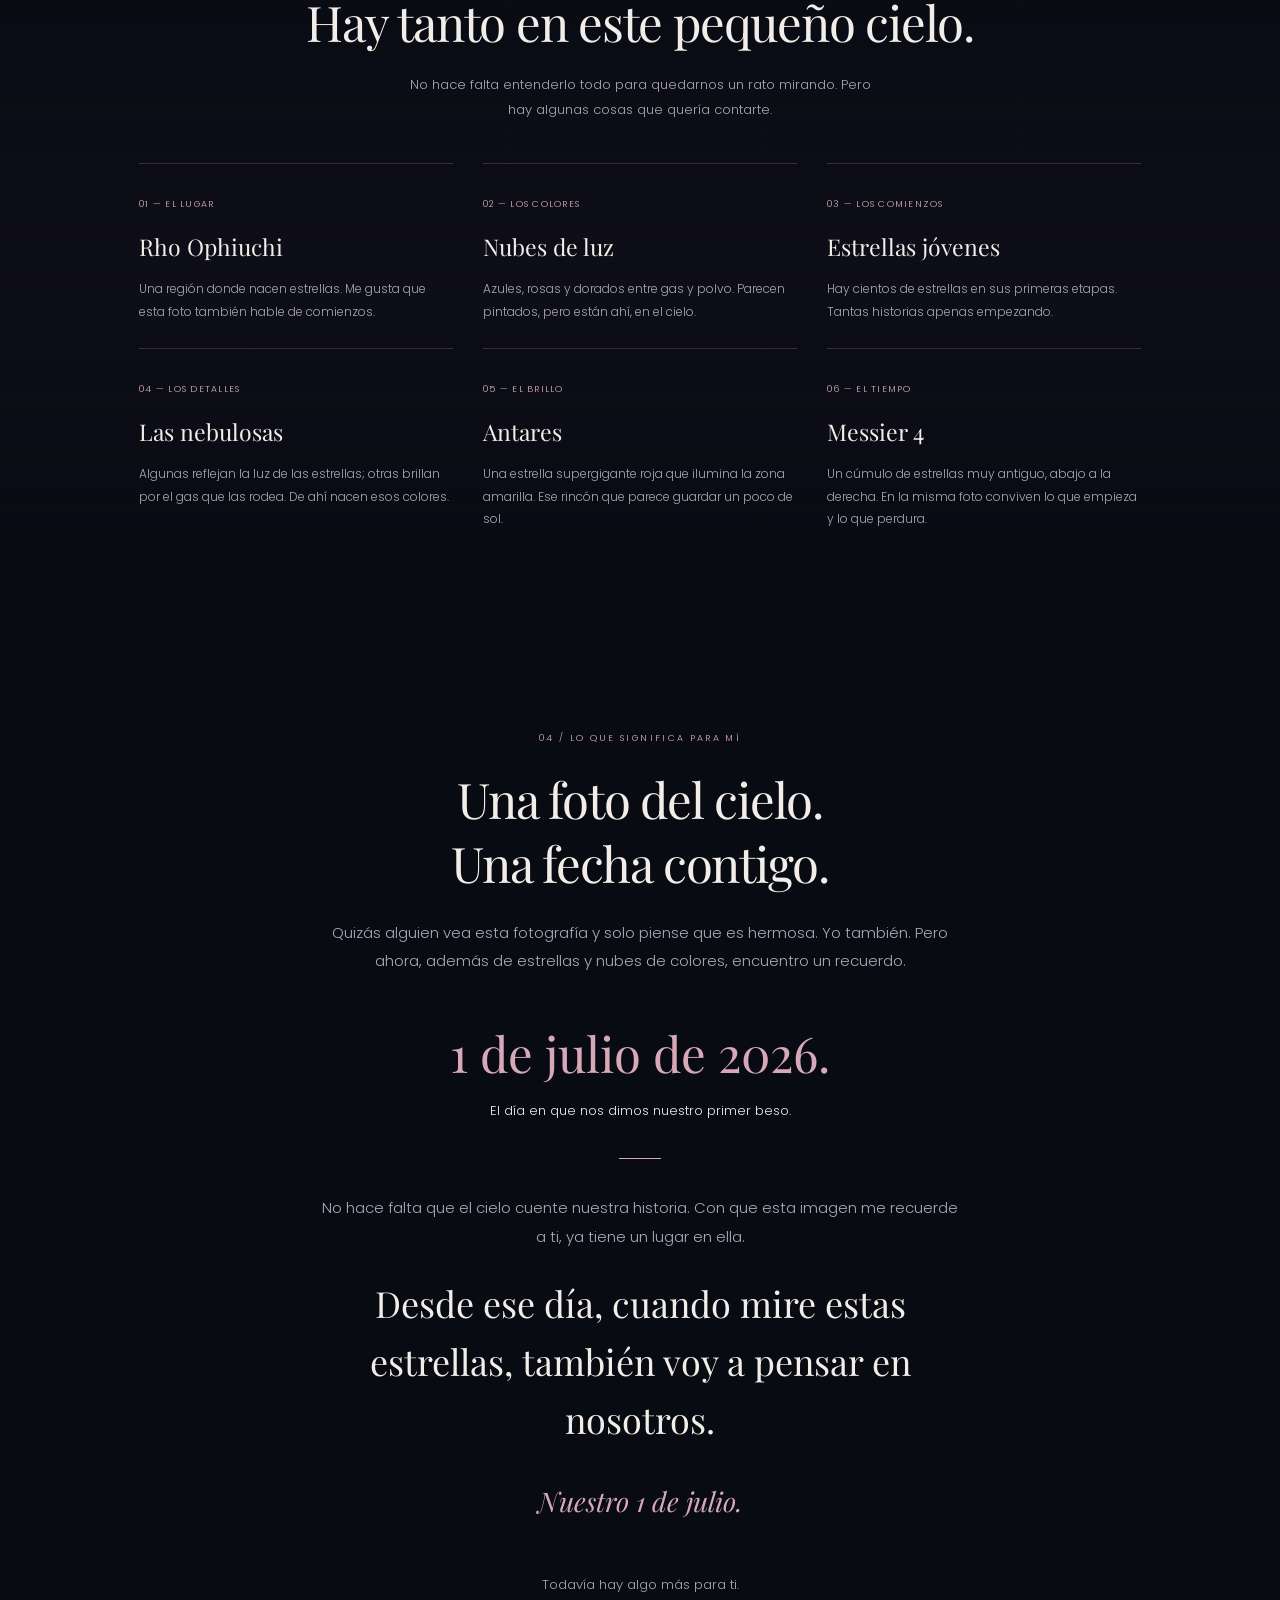
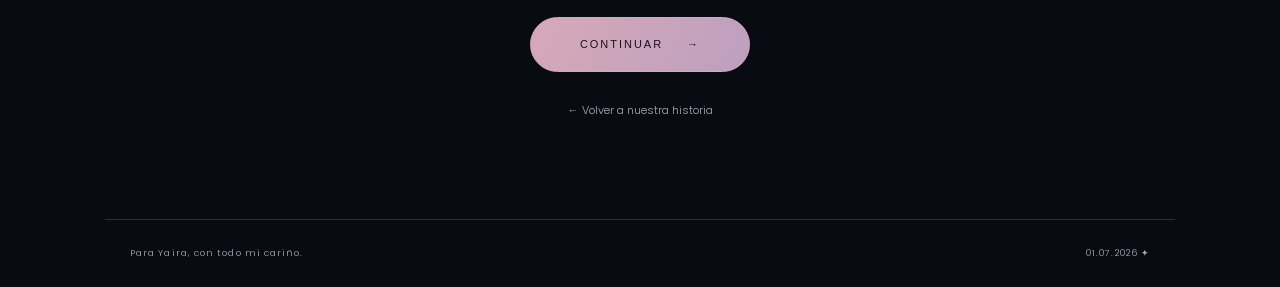
==== commit 4c692db1: "Place music in introduction and add HAYAI4 continuation" ====
--- a/index.html
+++ b/index.html
@@ -5,14 +5,26 @@
 <meta name="description" content="Para Yaira. Un primer beso, una fotografía del cielo y nuestro 1 de julio de 2026.">
 <title>HAYAI</title>
  <link rel="icon" type="image/x-icon" href="img2.ico">
-<link rel="stylesheet" href="estilo.css"><script src="script.js" defer></script>
+<link rel="stylesheet" href="estilo.css?v=3"><script src="script.js?v=3" defer></script>
 </head>
 <body>
 <div class="stars" aria-hidden="true"></div>
+<audio id="our-song" src="musica/interestellar.mp3" preload="none" loop></audio>
+
 <header><a class="back" href="https://hayai107.github.io/HAYAI2/">← Volver a nuestra historia</a><span>TÚ <b>✦</b> YO</span></header>
 <main>
 <section class="hero" aria-labelledby="main-title">
-<div class="hero-copy"><p class="eyebrow chapter">Un pedacito de nuestra historia</p><p class="date">1 de julio de 2026</p><h1 id="main-title">Nuestro<br>primer <em>beso.</em></h1><p class="intro">Y ese mismo día, el cielo guardó algo que ahora también siento nuestro.</p><a class="discover" href="#el-cielo">Quiero enseñarte algo <span aria-hidden="true">↓</span></a></div>
+<div class="hero-copy"><p class="eyebrow chapter">Un pedacito de nuestra historia</p><p class="date">1 de julio de 2026</p><h1 id="main-title">Nuestro<br>primer <em>beso.</em></h1><p class="intro">Y ese mismo día, el cielo guardó algo que ahora también siento nuestro.</p><aside class="music-player" aria-label="Música de nuestra historia">
+  <p class="music-invitation">Antes de seguir, ponle música a este recuerdo.</p>
+  <p class="music-hint" id="music-hint">Pulsa aquí para escuchar <span aria-hidden="true">↓</span></p>
+  <p id="music-status" class="music-status" role="status"></p>
+  <button id="music-toggle" class="music-toggle" type="button" aria-controls="our-song" aria-describedby="music-hint" aria-label="Reproducir música" aria-pressed="false">
+    <span class="music-symbol" aria-hidden="true">▶</span>
+    <span class="music-copy"><span class="music-caption">UN SONIDO PARA ESTE RECUERDO</span><span id="music-label">Reproducir música</span></span>
+    <span class="music-bars" aria-hidden="true"><i></i><i></i><i></i><i></i></span>
+  </button>
+</aside>
+<a class="discover" href="#el-cielo">Quiero enseñarte algo <span aria-hidden="true">↓</span></a></div>
 <figure class="hero-art"><div class="hero-window"><img src="img/nasa.jpg" width="800" height="1202" alt="Nubes azules, rosadas y doradas entre las estrellas de Rho Ophiuchi" fetchpriority="high"></div><span class="spark" aria-hidden="true">✧</span><figcaption>Un mismo día. Dos recuerdos bonitos.</figcaption></figure>
 </section>
 <div class="divider" aria-hidden="true">✦</div>
@@ -26,6 +38,6 @@
 <article><span class="number">05 — EL BRILLO</span><h3>Antares</h3><p>Una estrella supergigante roja que ilumina la zona amarilla. Ese rincón que parece guardar un poco de sol.</p></article>
 <article><span class="number">06 — EL TIEMPO</span><h3>Messier 4</h3><p>Un cúmulo de estrellas muy antiguo, abajo a la derecha. En la misma foto conviven lo que empieza y lo que perdura.</p></article>
 </div></section></div>
-<section class="section closing center reveal" aria-labelledby="closing-title"><p class="eyebrow">04 / Lo que significa para mí</p><h2 id="closing-title">Una foto del cielo.<br>Una fecha contigo.</h2><div class="letter"><p>Quizás alguien vea esta fotografía y solo piense que es hermosa. Yo también. Pero ahora, además de estrellas y nubes de colores, encuentro un recuerdo.</p></div><p class="closing-date">1 de julio de 2026.</p><p class="kiss">El día en que nos dimos nuestro primer beso.</p><div class="small-line" aria-hidden="true"></div><div class="letter"><p>No hace falta que el cielo cuente nuestra historia. Con que esta imagen me recuerde a ti, ya tiene un lugar en ella.</p><p class="quote">Desde ese día, cuando mire estas estrellas, también voy a pensar en nosotros.</p></div><p class="signature">Nuestro 1 de julio.</p><a class="button" href="https://hayai107.github.io/HAYAI2/"><span aria-hidden="true">←</span> Volver a nuestra historia</a></section>
+<section class="section closing center reveal" aria-labelledby="closing-title"><p class="eyebrow">04 / Lo que significa para mí</p><h2 id="closing-title">Una foto del cielo.<br>Una fecha contigo.</h2><div class="letter"><p>Quizás alguien vea esta fotografía y solo piense que es hermosa. Yo también. Pero ahora, además de estrellas y nubes de colores, encuentro un recuerdo.</p></div><p class="closing-date">1 de julio de 2026.</p><p class="kiss">El día en que nos dimos nuestro primer beso.</p><div class="small-line" aria-hidden="true"></div><div class="letter"><p>No hace falta que el cielo cuente nuestra historia. Con que esta imagen me recuerde a ti, ya tiene un lugar en ella.</p><p class="quote">Desde ese día, cuando mire estas estrellas, también voy a pensar en nosotros.</p></div><p class="signature">Nuestro 1 de julio.</p><nav class="chapter-navigation" aria-label="Continuar nuestra historia"><p>Todavía hay algo más para ti.</p><a class="button button-continue" href="https://hayai107.github.io/HAYAI4/">CONTINUAR <span aria-hidden="true">→</span></a><a class="chapter-back" href="https://hayai107.github.io/HAYAI2/">← Volver a nuestra historia</a></nav></section>
 </main><footer><span>Para Yaira, con todo mi cariño.</span><span>01.07.2026 ✦</span></footer>
 </body></html>
--- a/estilo.css
+++ b/estilo.css
@@ -9,3 +9,13 @@
 .reveal{opacity:1}.motion .reveal{opacity:0;transform:translateY(18px);transition:opacity 1.1s ease,transform 1.1s ease}.motion .reveal.visible{opacity:1;transform:none}.hero-copy{animation:appear 1.4s ease both}.hero-art{animation:appear 2s .2s ease both}@keyframes appear{from{opacity:0;transform:translateY(15px)}to{opacity:1;transform:none}}@keyframes drift{to{transform:scale(1.045)}}@keyframes twinkle{to{opacity:.65;transform:translateY(-10px)}}
 @media(min-width:1500px){.hero{min-height:800px}}@media(max-width:700px){header{padding:24px 23px;font-size:9px}.back{font-size:9px}.hero{grid-template-columns:1fr;gap:44px;padding:55px 28px 65px;min-height:auto}.chapter{font-size:8px}.date{margin-top:30px;font-size:10px}h1{font-size:63px}.intro{max-width:320px}.hero-art{max-width:330px;width:100%;margin:auto}.hero-window img{height:380px}.discover{margin-top:20px}.section{padding:75px 25px}.coincidence{padding-top:0}.details{grid-template-columns:1fr 1fr;gap:0 22px}.details article p{font-size:11px}h3{font-size:21px}.photo{margin-top:30px}.photo figcaption{font-size:8px;text-align:left}.closing{padding-bottom:65px}footer{font-size:8px;padding:23px;gap:20px}.spark{right:0}}
 @media(prefers-reduced-motion:reduce){html{scroll-behavior:auto}*,*:before,*:after{animation:none!important;transition:none!important}.motion .reveal{opacity:1;transform:none}}
+
+/* Un pequeño reproductor que acompaña la lectura. */
+.music-player{position:relative;max-width:350px;margin:28px 0 0;padding:20px 0;border-top:1px solid var(--line)}
+.music-toggle{display:flex;align-items:center;gap:14px;width:100%;min-height:66px;padding:12px 19px;border:1px solid #806173;border-radius:40px;background:linear-gradient(125deg,#1e1929f5,#101725f5);color:var(--ink);box-shadow:0 8px 35px #0006;backdrop-filter:blur(16px);font:inherit;text-align:left;cursor:pointer;transition:border-color .25s,box-shadow .25s,transform .25s}
+.music-toggle:hover{border-color:var(--rose);transform:translateY(-2px);box-shadow:0 10px 35px #0008}.music-toggle:focus-visible{outline:2px solid var(--rose);outline-offset:5px}.music-toggle:disabled{cursor:wait;opacity:.8}.music-symbol{display:grid;place-items:center;width:34px;height:34px;border:1px solid var(--line);border-radius:50%;color:var(--rose);font-size:21px}.music-copy{display:flex;flex-direction:column;gap:2px}.music-caption{font-size:7px;letter-spacing:.13em;color:var(--rose)}#music-label{font-size:12px}.music-bars{display:flex;align-items:center;gap:3px;height:22px;margin-left:5px}.music-bars i{width:2px;height:5px;border-radius:2px;background:var(--rose);animation:music-wave 1s ease-in-out infinite alternate;animation-play-state:paused}.music-bars i:nth-child(2){height:15px;animation-delay:-.4s}.music-bars i:nth-child(3){height:10px;animation-delay:-.7s}.music-bars i:nth-child(4){height:18px;animation-delay:-.2s}.is-playing .music-bars i{animation-play-state:running}.music-status{max-width:290px;margin:0 8px 9px;font-size:11px;color:var(--rose);background:var(--bg);border-radius:8px}.music-status:empty{display:none}@keyframes music-wave{to{transform:scaleY(.35)}}
+@media(max-width:700px){.music-player{width:100%}.music-toggle{min-height:60px;padding:10px 15px;gap:10px}.music-caption{font-size:6px}.music-symbol{width:30px;height:30px}#music-label{font-size:11px}}
+
+.music-invitation{margin:0 0 7px;font-family:"Playfair Display",Georgia,serif;font-size:19px;line-height:1.5;color:var(--ink)}
+.music-hint{margin:0 0 14px;font-size:11px;color:var(--rose)}.music-hint span{display:inline-block;margin-left:8px;font-size:17px}.music-copy{flex:1}.music-symbol{flex-shrink:0}.music-player+.discover{margin-top:9px}
+.chapter-navigation{display:flex;flex-direction:column;align-items:center;gap:20px}.chapter-navigation p{margin:0;color:var(--muted);font-size:13px}.button-continue{background:linear-gradient(120deg,#d7a9b8,#bd9fbf);border-color:var(--rose);color:#19111f;font-weight:500;letter-spacing:.18em;min-width:220px;justify-content:center;border-radius:30px;padding:16px 30px}.button-continue:hover{background:#e3c0cc;color:#19111f}.chapter-back{font-size:11px;color:var(--muted);padding:8px}.chapter-back:hover{color:var(--rose)}
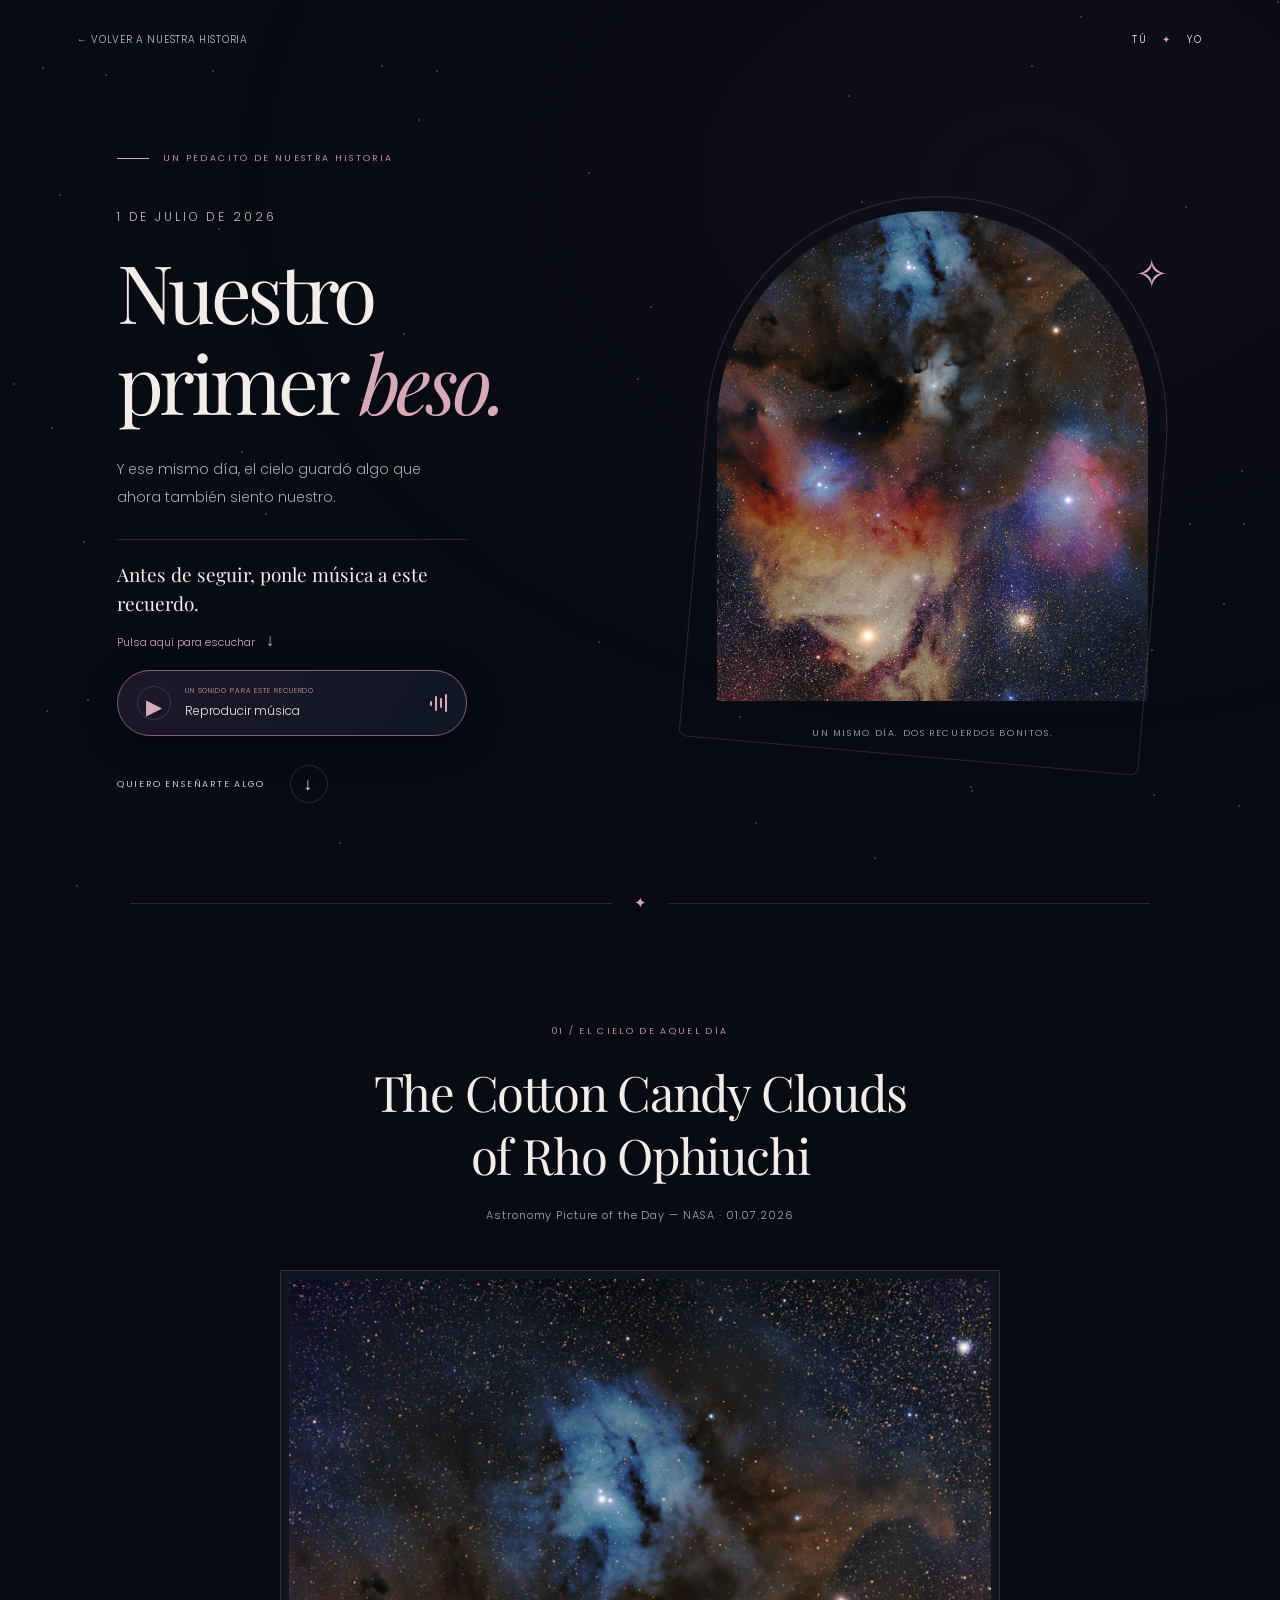
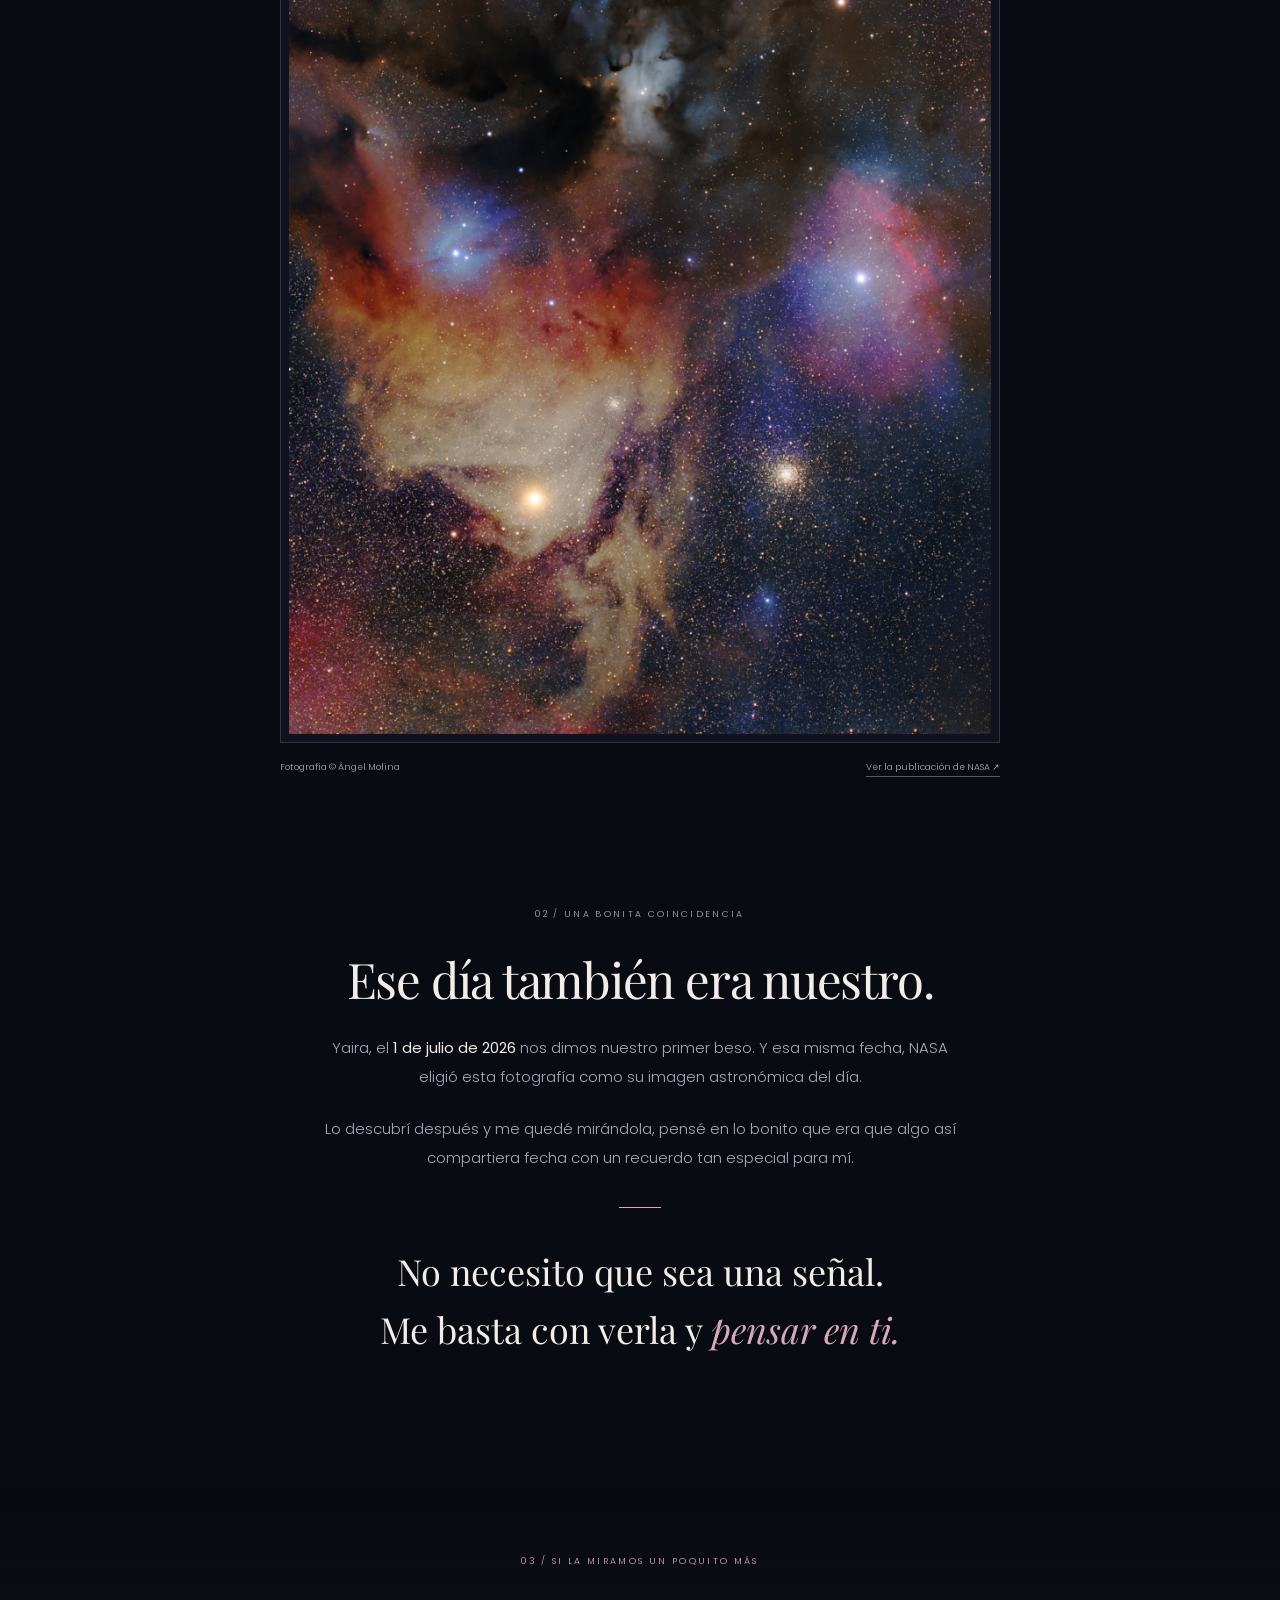
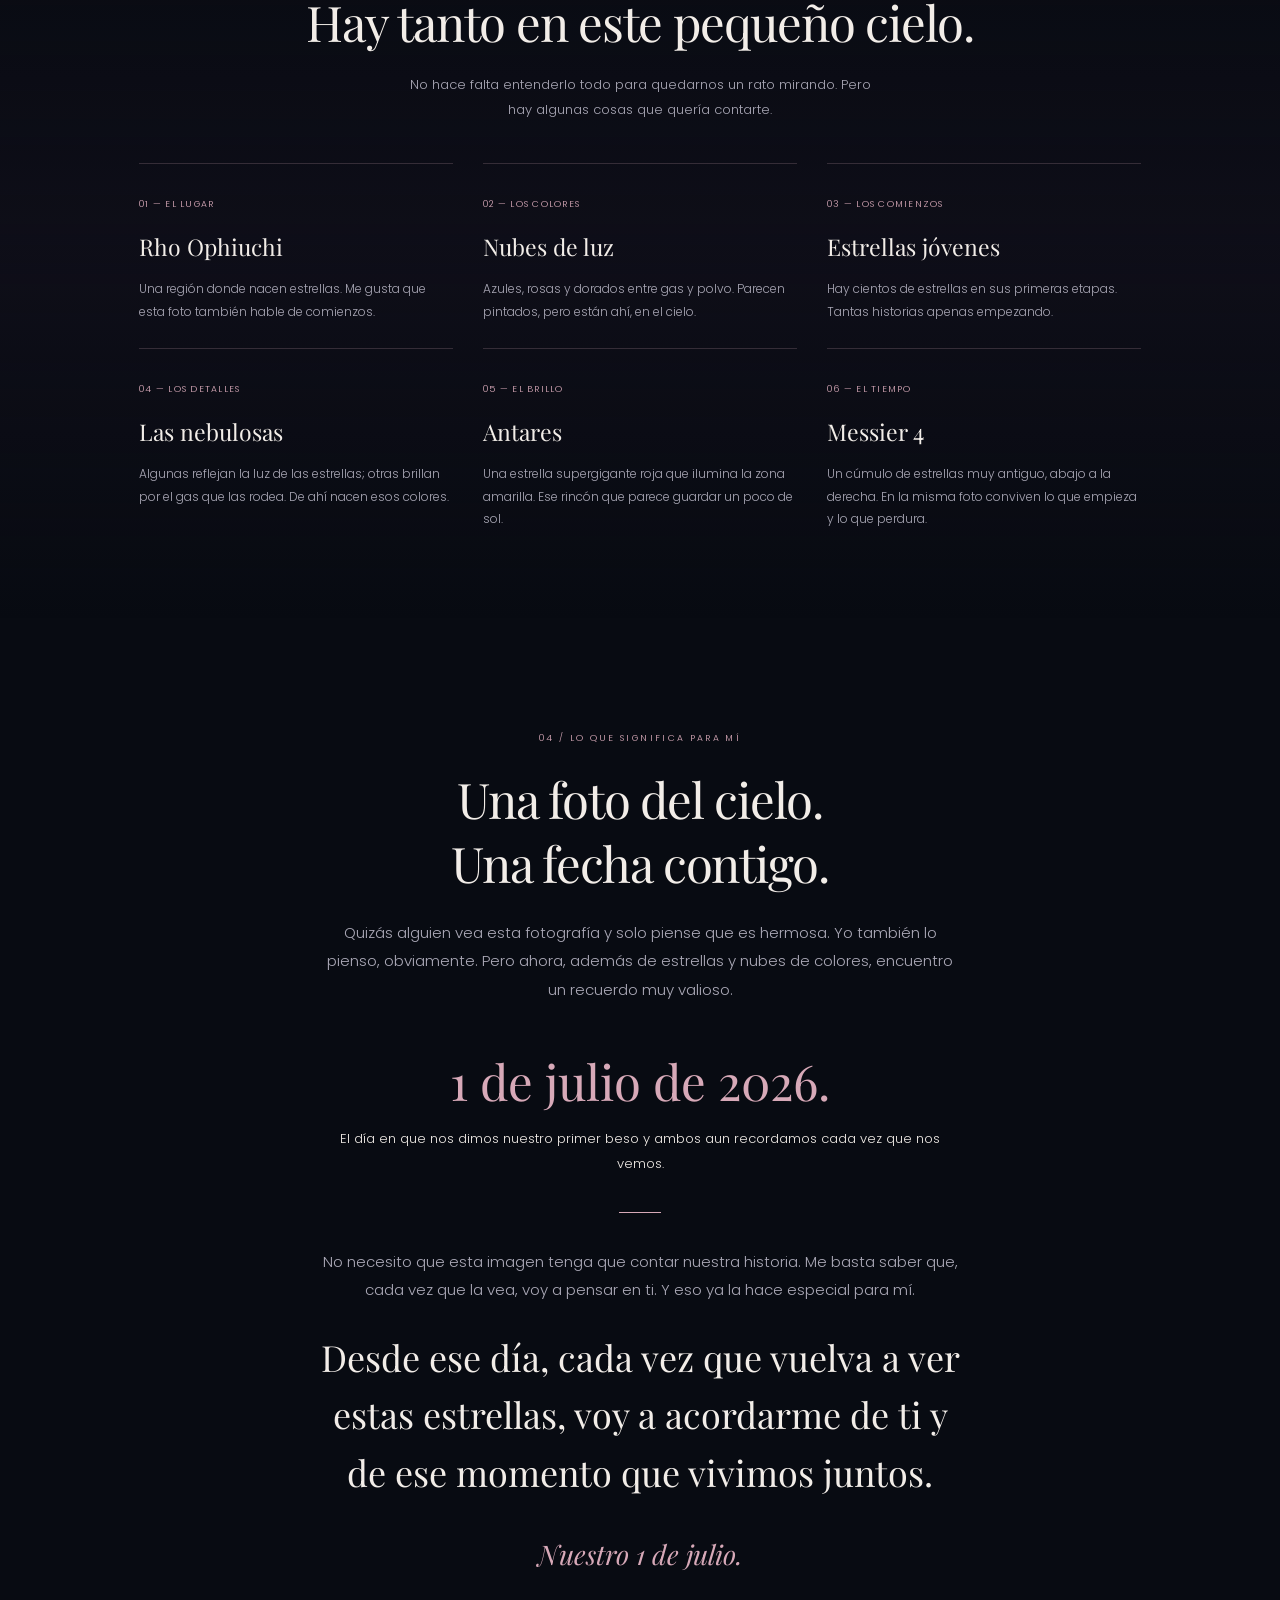
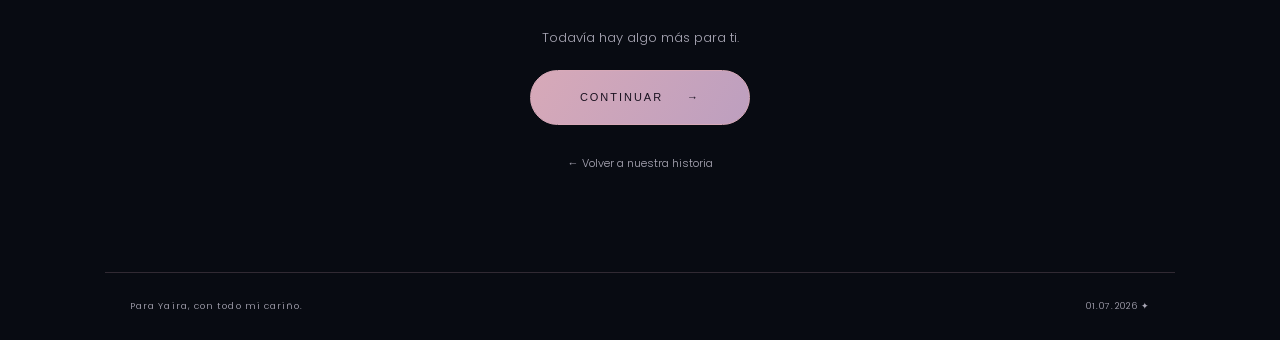
==== commit 7b69c9f4: "version final" ====
--- a/index.html
+++ b/index.html
@@ -29,7 +29,7 @@
 </section>
 <div class="divider" aria-hidden="true">✦</div>
 <section class="section center reveal" id="el-cielo" aria-labelledby="sky-title"><p class="eyebrow">01 / El cielo de aquel día</p><h2 id="sky-title">The Cotton Candy Clouds<br>of Rho Ophiuchi</h2><p class="subheading">Astronomy Picture of the Day — NASA · 01.07.2026</p><figure class="photo"><a href="img/nasa.jpg" target="_blank" rel="noopener" aria-label="Abrir la fotografía completa en una pestaña nueva"><img src="img/nasa.jpg" width="800" height="1202" alt="Fotografía completa de Rho Ophiuchi, sus nebulosas de colores y la luz dorada de Antares" loading="lazy"></a><figcaption><span>Fotografía © Ángel Molina</span><a class="source" href="https://apod.nasa.gov/apod/ap260701.html" target="_blank" rel="noopener noreferrer">Ver la publicación de NASA ↗</a></figcaption></figure></section>
-<section class="section coincidence center reveal" aria-labelledby="coincidence-title"><div class="letter"><p class="eyebrow">02 / Una bonita coincidencia</p><h2 id="coincidence-title">Ese día también era nuestro.</h2><p>Yaira, el <strong>1 de julio de 2026</strong> nos dimos nuestro primer beso. Y esa misma fecha, NASA eligió esta fotografía como su imagen astronómica del día.</p><p>Lo descubrí después. Me quedé mirándola y pensé en lo bonito que era que algo así compartiera fecha con un recuerdo tan especial para mí.</p><div class="small-line" aria-hidden="true"></div><p class="quote">No necesito que sea una señal.<br>Me basta con verla y <em>pensar en ti.</em></p></div></section>
+<section class="section coincidence center reveal" aria-labelledby="coincidence-title"><div class="letter"><p class="eyebrow">02 / Una bonita coincidencia</p><h2 id="coincidence-title">Ese día también era nuestro.</h2><p>Yaira, el <strong>1 de julio de 2026</strong> nos dimos nuestro primer beso. Y esa misma fecha, NASA eligió esta fotografía como su imagen astronómica del día.</p><p>Lo descubrí después y me quedé mirándola, pensé en lo bonito que era que algo así compartiera fecha con un recuerdo tan especial para mí.</p><div class="small-line" aria-hidden="true"></div><p class="quote">No necesito que sea una señal.<br>Me basta con verla y <em>pensar en ti.</em></p></div></section>
 <div class="details-section"><section class="section center reveal" aria-labelledby="details-title"><p class="eyebrow">03 / Si la miramos un poquito más</p><h2 id="details-title">Hay tanto en este pequeño cielo.</h2><p class="details-intro">No hace falta entenderlo todo para quedarnos un rato mirando. Pero hay algunas cosas que quería contarte.</p><div class="details">
 <article><span class="number">01 — EL LUGAR</span><h3>Rho Ophiuchi</h3><p>Una región donde nacen estrellas. Me gusta que esta foto también hable de comienzos.</p></article>
 <article><span class="number">02 — LOS COLORES</span><h3>Nubes de luz</h3><p>Azules, rosas y dorados entre gas y polvo. Parecen pintados, pero están ahí, en el cielo.</p></article>
@@ -38,6 +38,6 @@
 <article><span class="number">05 — EL BRILLO</span><h3>Antares</h3><p>Una estrella supergigante roja que ilumina la zona amarilla. Ese rincón que parece guardar un poco de sol.</p></article>
 <article><span class="number">06 — EL TIEMPO</span><h3>Messier 4</h3><p>Un cúmulo de estrellas muy antiguo, abajo a la derecha. En la misma foto conviven lo que empieza y lo que perdura.</p></article>
 </div></section></div>
-<section class="section closing center reveal" aria-labelledby="closing-title"><p class="eyebrow">04 / Lo que significa para mí</p><h2 id="closing-title">Una foto del cielo.<br>Una fecha contigo.</h2><div class="letter"><p>Quizás alguien vea esta fotografía y solo piense que es hermosa. Yo también. Pero ahora, además de estrellas y nubes de colores, encuentro un recuerdo.</p></div><p class="closing-date">1 de julio de 2026.</p><p class="kiss">El día en que nos dimos nuestro primer beso.</p><div class="small-line" aria-hidden="true"></div><div class="letter"><p>No hace falta que el cielo cuente nuestra historia. Con que esta imagen me recuerde a ti, ya tiene un lugar en ella.</p><p class="quote">Desde ese día, cuando mire estas estrellas, también voy a pensar en nosotros.</p></div><p class="signature">Nuestro 1 de julio.</p><nav class="chapter-navigation" aria-label="Continuar nuestra historia"><p>Todavía hay algo más para ti.</p><a class="button button-continue" href="https://hayai107.github.io/HAYAI4/">CONTINUAR <span aria-hidden="true">→</span></a><a class="chapter-back" href="https://hayai107.github.io/HAYAI2/">← Volver a nuestra historia</a></nav></section>
+<section class="section closing center reveal" aria-labelledby="closing-title"><p class="eyebrow">04 / Lo que significa para mí</p><h2 id="closing-title">Una foto del cielo.<br>Una fecha contigo.</h2><div class="letter"><p>Quizás alguien vea esta fotografía y solo piense que es hermosa. Yo también lo pienso, obviamente. Pero ahora, además de estrellas y nubes de colores, encuentro un recuerdo muy valioso.</p></div><p class="closing-date">1 de julio de 2026.</p><p class="kiss">El día en que nos dimos nuestro primer beso y ambos aun recordamos cada vez que nos vemos.</p><div class="small-line" aria-hidden="true"></div><div class="letter"><p>No necesito que esta imagen tenga que contar nuestra historia. Me basta saber que, cada vez que la vea, voy a pensar en ti. Y eso ya la hace especial para mí.</p><p class="quote">Desde ese día, cada vez que vuelva a ver estas estrellas, voy a acordarme de ti y de ese momento que vivimos juntos.</p></div><p class="signature">Nuestro 1 de julio.</p><nav class="chapter-navigation" aria-label="Continuar nuestra historia"><p>Todavía hay algo más para ti.</p><a class="button button-continue" href="https://hayai107.github.io/HAYAI4/">CONTINUAR <span aria-hidden="true">→</span></a><a class="chapter-back" href="https://hayai107.github.io/HAYAI2/">← Volver a nuestra historia</a></nav></section>
 </main><footer><span>Para Yaira, con todo mi cariño.</span><span>01.07.2026 ✦</span></footer>
 </body></html>
